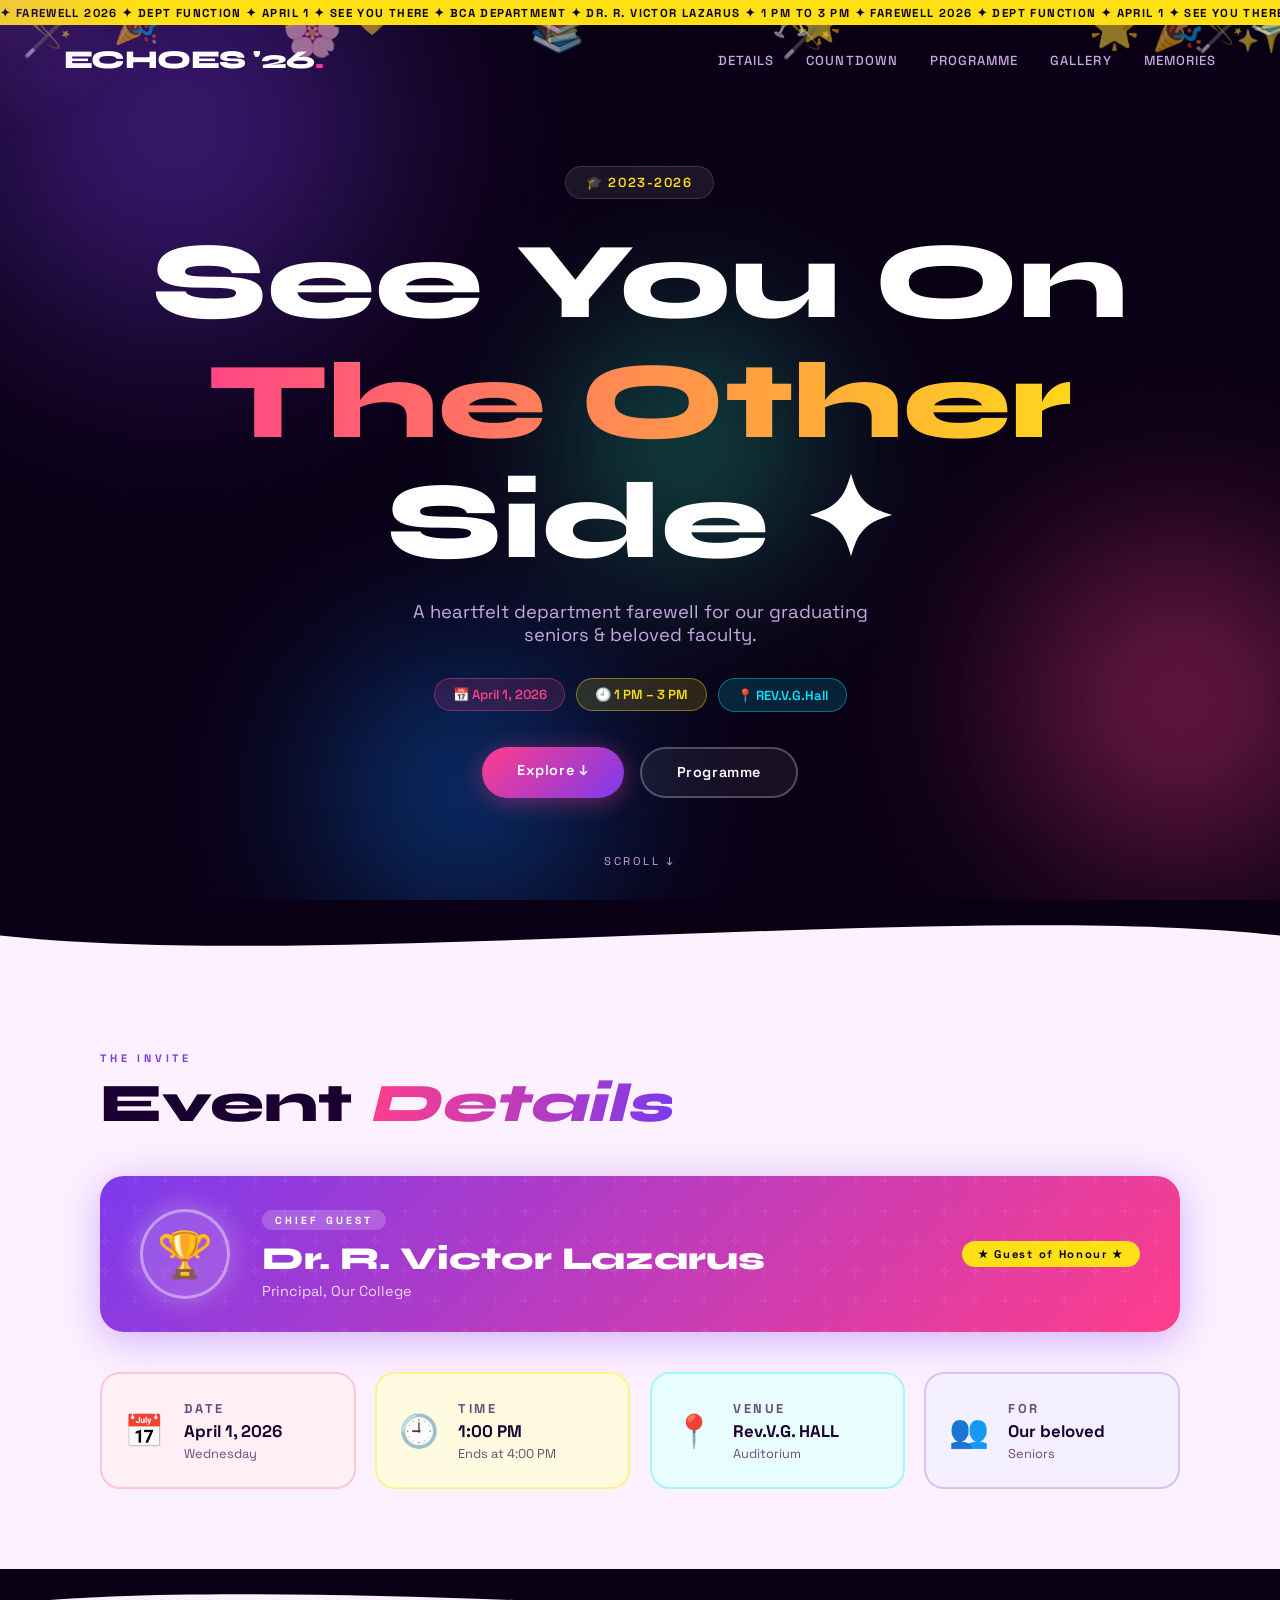
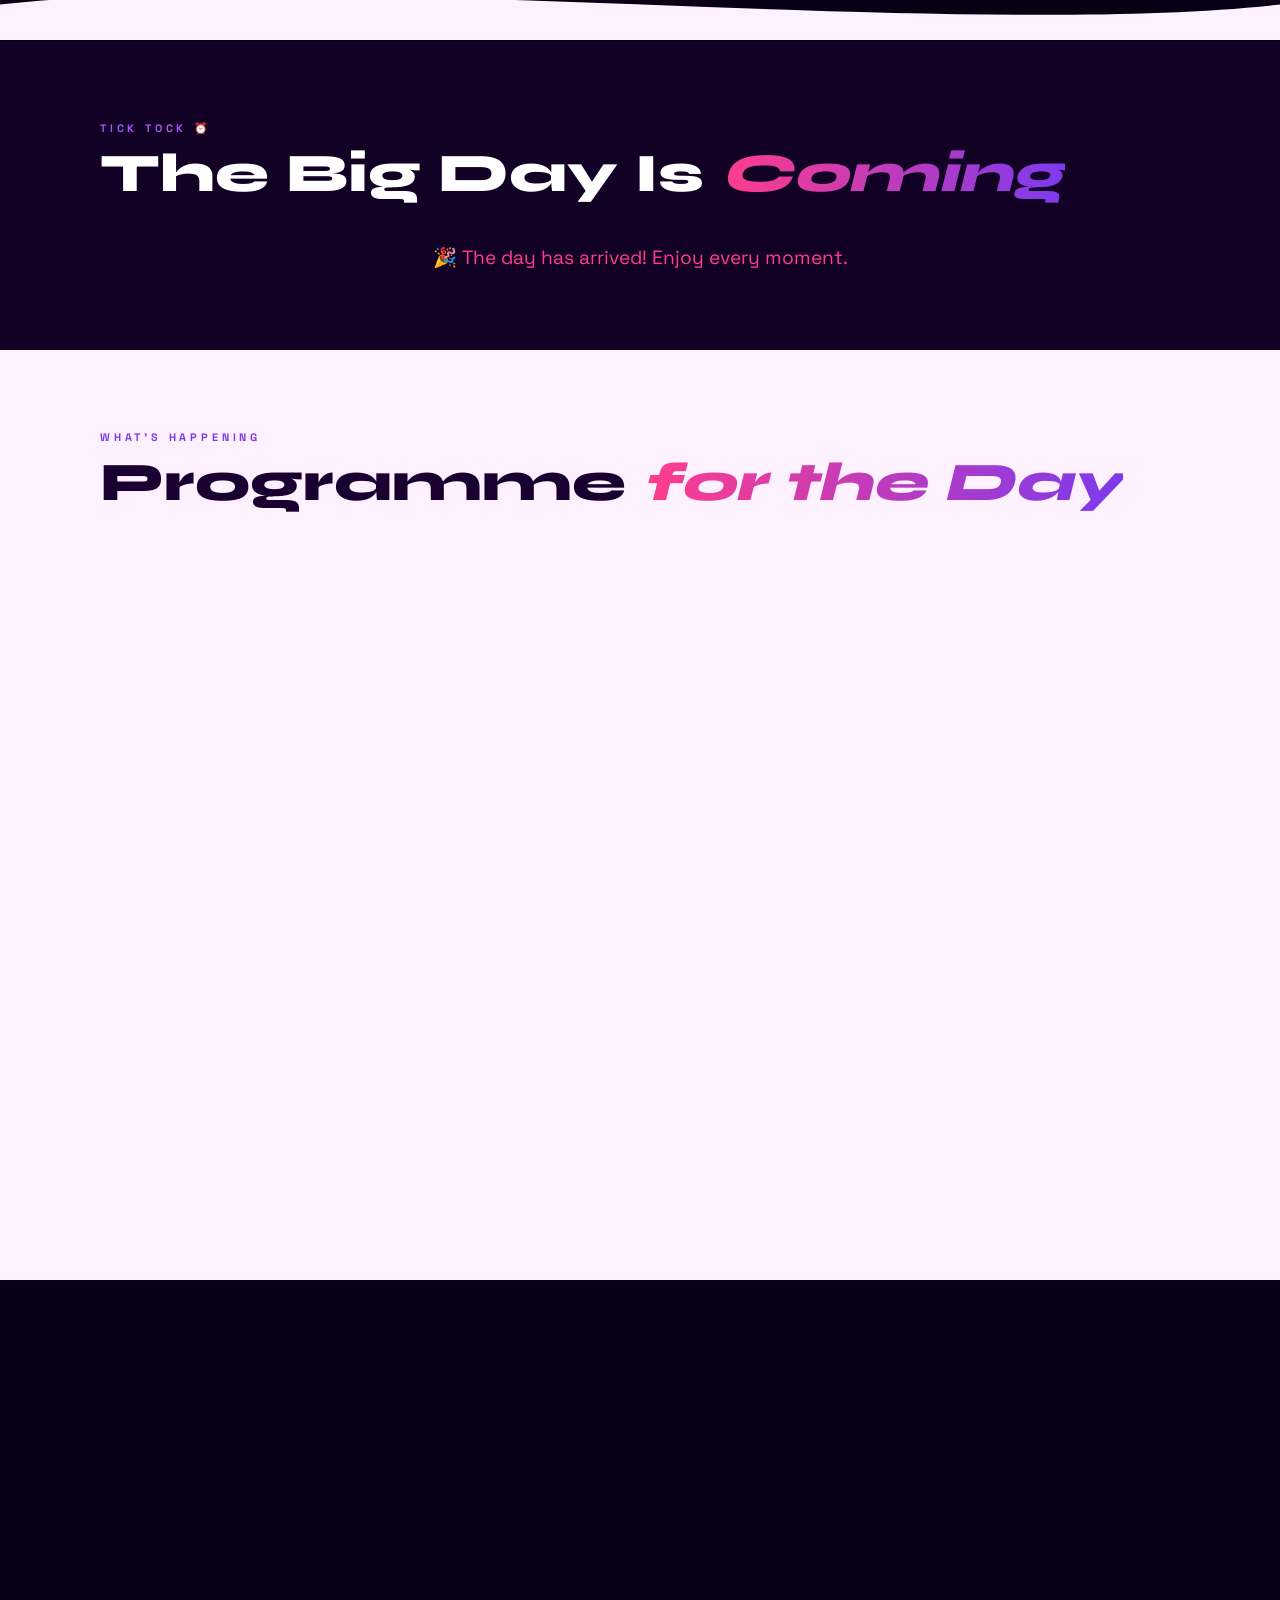
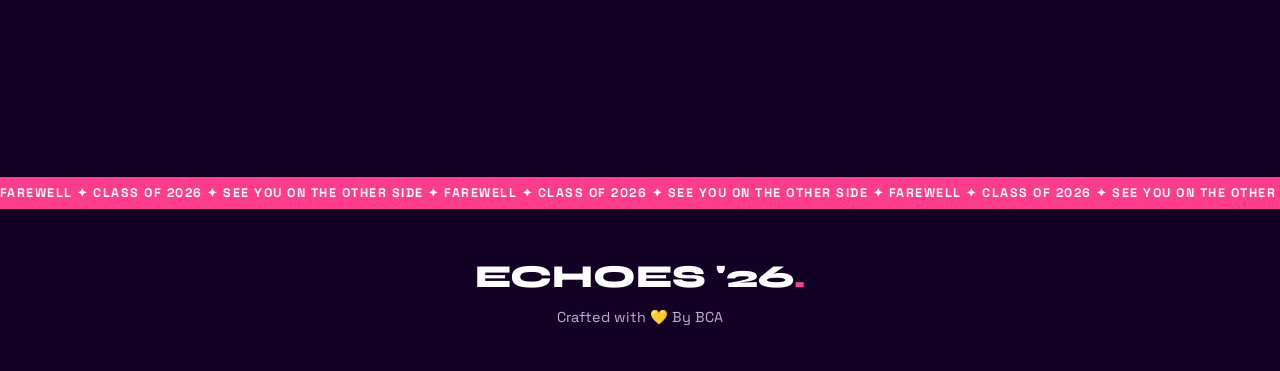
==== index.html @ 54981a75 "Add files via upload" ====
<!DOCTYPE html>
<html lang="en">

<head>
  <meta charset="UTF-8" />
  <meta name="viewport" content="width=device-width, initial-scale=1.0" />
  <title>FAREWELL '26 ✦ See You On The Other Side</title>
  <meta name="description" content="Department Farewell 2026 — funky, vibrant, unforgettable." />
  <link rel="preconnect" href="https://fonts.googleapis.com" />
  <link rel="preconnect" href="https://fonts.gstatic.com" crossorigin />
  <link
    href="https://fonts.googleapis.com/css2?family=Space+Grotesk:wght@300;400;500;600;700&family=Syne:wght@400;700;800&family=Caveat:wght@500;700&display=swap"
    rel="stylesheet" />
  <link rel="stylesheet" href="styles.css" />
</head>

<body>

  <!-- ══ CINEMATIC INTRO OVERLAY ══ -->
  <div id="introOverlay">
    <div class="intro-bg-zoom" id="introBgZoom"></div>
    <div class="intro-inner">
      <div class="intro-dept">BCA Department Farewell</div>
      <div class="intro-year">2026</div>
      <div class="intro-sub">Batch of 2023 – 2026</div>
    </div>
    <div class="intro-skip" id="introSkip">Skip ↓</div>
  </div>

  <!-- BLOB BACKGROUND -->
  <div class="blob-bg">
    <div class="blob b1"></div>
    <div class="blob b2"></div>
    <div class="blob b3"></div>
    <div class="blob b4"></div>
  </div>

  <!-- CURSOR GLOW -->
  <div class="cursor-glow" id="cursorGlow"></div>

  <!-- MARQUEE TICKER -->
  <div class="marquee-bar">
    <div class="marquee-track">
      <span>✦ FAREWELL 2026 ✦ DEPT FUNCTION ✦ APRIL 1 ✦ SEE YOU THERE ✦ BCA Department ✦ DR. R. VICTOR LAZARUS ✦ 1 PM
        TO
        3 PM ✦ FAREWELL 2026 ✦ DEPT FUNCTION ✦ APRIL 1 ✦ SEE YOU THERE ✦ BCA Department ✦ DR. R. VICTOR LAZARUS ✦ 1 PM
        TO 3 PM ✦</span>
    </div>
  </div>

  <!-- NAV -->
  <nav id="navbar">
    <div class="nav-logo">ECHOES '26<span class="logo-dot">.</span></div>
    <ul class="nav-links" id="navLinks">
      <li><a href="#details">Details</a></li>
      <li><a href="#countdown">Countdown</a></li>
      <li><a href="#programme">Programme</a></li>
      <li><a href="#gallery">Gallery</a></li>
      <li><a href="#memories">Memories</a></li>
    </ul>
    <button class="nav-toggle" id="navToggle" aria-label="Menu">
      <span></span><span></span><span></span>
    </button>
  </nav>
  <div class="nav-overlay" id="navOverlay"></div>

  <!-- HERO -->
  <section id="hero">
    <div class="hero-floaters" id="heroFloaters"></div>

    <div class="hero-content">
      <div class="hero-badge">🎓 2023-2026</div>
      <h1 class="hero-title">
        <span class="ht-line" data-text="See You On">See You On</span>
        <span class="ht-line gradient-text" data-text="The Other">The Other</span>
        <span class="ht-line" data-text="Side ✦">Side ✦</span>
      </h1>
      <p class="hero-sub">A heartfelt department farewell for our graduating seniors &amp; beloved faculty.</p>
      <div class="hero-pills">
        <span class="pill pill-pink">📅 April 1, 2026</span>
        <span class="pill pill-yellow">🕘 1 PM – 3 PM</span>
        <span class="pill pill-cyan">📍 REV.V.G.Hall</span>
      </div>
      <div class="hero-cta">
        <a href="#details" class="cta-btn cta-primary">Explore ↓</a>
        <a href="#programme" class="cta-btn cta-ghost">Programme</a>
      </div>
    </div>

    <div class="hero-scroll-hint">scroll ↓</div>
  </section>

  <!-- WAVE DIVIDER -->
  <div class="wave-divider wave-1">
    <svg viewBox="0 0 1440 80" preserveAspectRatio="none">
      <path d="M0,40 C360,80 1080,0 1440,40 L1440,80 L0,80 Z" fill="#fdf0ff" />
    </svg>
  </div>

  <!-- DETAILS -->
  <section id="details" class="section section-light">
    <div class="section-inner">
      <p class="s-label" data-reveal>The Invite</p>
      <h2 class="s-title" data-reveal>Event <em>Details</em></h2>

      <!-- CHIEF GUEST SPOTLIGHT -->
      <div class="cg-spotlight" data-reveal>
        <div class="cg-glow-ring">
          <div class="cg-face">🏆</div>
        </div>
        <div class="cg-text">
          <span class="cg-tag">Chief Guest</span>
          <h3 class="cg-name">Dr. R. Victor Lazarus</h3>
          <p class="cg-role">Principal, Our College</p>
        </div>
        <div class="cg-badge-float">★ Guest of Honour ★</div>
      </div>

      <!-- INFO CARDS -->
      <div class="info-grid" data-reveal>
        <div class="info-card ic-pink">
          <div class="ic-icon">📅</div>
          <div class="ic-body">
            <span class="ic-label">Date</span>
            <strong>April 1, 2026</strong>
            <span>Wednesday</span>
          </div>
        </div>
        <div class="info-card ic-yellow">
          <div class="ic-icon">🕘</div>
          <div class="ic-body">
            <span class="ic-label">Time</span>
            <strong>1:00 PM</strong>
            <span>Ends at 4:00 PM</span>
          </div>
        </div>
        <div class="info-card ic-cyan">
          <div class="ic-icon">📍</div>
          <div class="ic-body">
            <span class="ic-label">Venue</span>
            <strong>Rev.V.G. HALL</strong>
            <span>Auditorium</span>
          </div>
        </div>
        <div class="info-card ic-purple">
          <div class="ic-icon">👥</div>
          <div class="ic-body">
            <span class="ic-label">For</span>
            <strong>Our beloved</strong>
            <span>Seniors</span>
          </div>
        </div>
      </div>
    </div>
  </section>

  <!-- WAVE DIVIDER 2 -->
  <div class="wave-divider wave-2">
    <svg viewBox="0 0 1440 80" preserveAspectRatio="none">
      <path d="M0,40 C360,0 1080,80 1440,40 L1440,0 L0,0 Z" fill="#fdf0ff" />
    </svg>
  </div>

  <!-- COUNTDOWN -->
  <section id="countdown" class="section section-dark">
    <div class="section-inner">
      <p class="s-label" data-reveal>Tick tock ⏰</p>
      <h2 class="s-title light" data-reveal>The Big Day Is <em>Coming</em></h2>
      <div class="cd-grid" id="cdGrid" data-reveal>
        <div class="cd-card">
          <div class="cd-num" id="days">00</div>
          <div class="cd-lbl">Days</div>
        </div>
        <div class="cd-sep">:</div>
        <div class="cd-card">
          <div class="cd-num" id="hours">00</div>
          <div class="cd-lbl">Hours</div>
        </div>
        <div class="cd-sep">:</div>
        <div class="cd-card">
          <div class="cd-num" id="minutes">00</div>
          <div class="cd-lbl">Mins</div>
        </div>
        <div class="cd-sep">:</div>
        <div class="cd-card">
          <div class="cd-num" id="seconds">00</div>
          <div class="cd-lbl">Secs</div>
        </div>
      </div>
      <p id="eventEndedMsg" class="cd-ended hidden">🎉 The day has arrived! Enjoy every moment.</p>
    </div>
  </section>

  <!-- PROGRAMME -->
  <section id="programme" class="section section-light">
    <div class="section-inner">
      <p class="s-label" data-reveal>What's Happening</p>
      <h2 class="s-title" data-reveal>Programme <em>for the Day</em></h2>
      <div class="prog-list" data-reveal>


        <div class="prog-item">
          <div class="prog-icon">🍽️</div>
          <div class="prog-time">1:00 PM</div>
          <div class="prog-info">
            <h3>Lunch</h3>
            <p>A shared meal — the last time we eat together as a batch in these halls.</p>
          </div>
        </div>


        <div class="prog-item">
          <div class="prog-icon">🙏</div>
          <div class="prog-time">1:30 PM</div>
          <div class="prog-info">
            <h3>Opening Prayer</h3>
            <p>We begin with an invocation — seeking blessings and setting a meaningful tone for the day.</p>
          </div>
        </div>

        <div class="prog-item">
          <div class="prog-icon">🎙️</div>
          <div class="prog-time">1:45 PM</div>
          <div class="prog-info">
            <h3>Welcome Address</h3>
            <p>Address by the Head of Department, followed by a special address by our Chief Guest, Dr. R. Victor
              Lazarus.</p>
          </div>
        </div>

        <div class="prog-item">
          <div class="prog-icon">🏅</div>
          <div class="prog-time">2:00 PM</div>
          <div class="prog-info">
            <h3>Formal Activities</h3>
            <p>Felicitation of outgoing students, presentation of mementos, faculty addresses, and recognitions.</p>
          </div>
        </div>

        <div class="prog-item">
          <div class="prog-icon">💛</div>
          <div class="prog-time">2:30 PM</div>
          <div class="prog-info">
            <h3>Memory Recollection Program</h3>
            <p>Revisiting three years of shared moments — stories, photos, and heartfelt messages from students and
              teachers.</p>
          </div>
        </div>

        <div class="prog-item">
          <div class="prog-icon">🤝</div>
          <div class="prog-time">3:00 PM</div>
          <div class="prog-info">
            <h3>Farewell &amp; Closing</h3>
            <p>A final group photograph, closing words, and fond goodbyes.</p>
          </div>
        </div>

      </div>
    </div>
  </section>

  <!-- MEMORIES -->
  <section id="memories" class="section section-mem">
    <div class="section-inner">
      <p class="s-label" data-reveal>Three Years ✦</p>
      <h2 class="s-title" data-reveal>Our <em>Journey</em></h2>
      <div class="mem-grid" data-reveal>
        <div class="mem-card mc-a">
          <span class="mc-year">Year 01</span>
          <h3>The Beginning</h3>
          <p>First days, nervous smiles, unfamiliar labs — and a department that slowly started feeling like home.</p>
          <div class="mc-deco">✦</div>
        </div>
        <div class="mem-card mc-b">
          <span class="mc-year">Year 02</span>
          <h3>Finding Our Footing</h3>
          <p>Symposiums, reviews, all-nighters, and teachers who pushed us beyond what we thought possible.</p>
          <div class="mc-deco">✦</div>
        </div>
        <div class="mem-card mc-c">
          <span class="mc-year">Year 03</span>
          <h3>The Golden Chapter</h3>
          <p>Final projects, placements, and the quiet realisation that our time here was precious and fleeting.</p>
          <div class="mc-deco">✦</div>
        </div>
      </div>

      <div class="quote-box" data-reveal>
        <div class="qb-stars">★ ★ ★</div>
        <blockquote>"We didn't just study here — we grew here, together."</blockquote>
        <cite>— Graduating Batch, 2026</cite>
      </div>
    </div>
  </section>

  <!-- ══ PHOTO GALLERY ══ -->
  <section id="gallery" class="section section-dark">
    <div class="section-inner">
      <p class="s-label" data-reveal>📸 Moments</p>
      <h2 class="s-title light" data-reveal>Our <em>Gallery</em></h2>
      <!--<p class="gallery-hint" data-reveal></p>-->

      <div class="gallery-grid" data-reveal>

        <!-- LARGE FEATURE PHOTO -->
        <div class="g-item g-large">
          <div class="g-inner">
            <img src="photos/photo1.jpeg" alt="Group Photo"
              onerror="this.parentElement.classList.add('g-placeholder')" />
            <div class="g-overlay"><span>📷 Group Photo</span></div>
          </div>
        </div>

        <!-- SMALLER PHOTOS -->
        <div class="g-item">
          <div class="g-inner">
            <img src="photos/photo2.jpg" alt="Moment 2" onerror="this.parentElement.classList.add('g-placeholder')" />
            <div class="g-overlay"><span>📷 Moment</span></div>
          </div>
        </div>
        <div class="g-item">
          <div class="g-inner">
            <img src="photos/photo3.jpg" alt="Moment 3" onerror="this.parentElement.classList.add('g-placeholder')" />
            <div class="g-overlay"><span>📷 Moment</span></div>
          </div>
        </div>
        <div class="g-item">
          <div class="g-inner">
            <img src="photos/photo4.jpg" alt="Moment 4" onerror="this.parentElement.classList.add('g-placeholder')" />
            <div class="g-overlay"><span>📷 Moment</span></div>
          </div>
        </div>
        <div class="g-item">
          <div class="g-inner">
            <img src="photos/photo5.jpg" alt="Moment 5" onerror="this.parentElement.classList.add('g-placeholder')" />
            <div class="g-overlay"><span>📷 Moment</span></div>
          </div>
        </div>
        <div class="g-item">
          <div class="g-inner">
            <img src="photos/photo6.jpg" alt="Moment 6" onerror="this.parentElement.classList.add('g-placeholder')" />
            <div class="g-overlay"><span>📷 Moment</span></div>
          </div>
        </div>
        <div class="g-item">
          <div class="g-inner">
            <img src="photos/photo7.jpg" alt="Moment 7" onerror="this.parentElement.classList.add('g-placeholder')" />
            <div class="g-overlay"><span>📷 Moment</span></div>
          </div>
        </div>
        <div class="g-item">
          <div class="g-inner">
            <img src="photos/photo8.jpg" alt="Moment 8" onerror="this.parentElement.classList.add('g-placeholder')" />
            <div class="g-overlay"><span>📷 Moment</span></div>
          </div>
        </div>

        <!-- SECOND LARGE PHOTO -->
        <div class="g-item g-large g-large-right">
          <div class="g-inner">
            <img src="photos/photo9.jpeg" alt="Department Photo"
              onerror="this.parentElement.classList.add('g-placeholder')" />
            <div class="g-overlay"><span>📷 Dept Photo</span></div>
          </div>
        </div>

      </div>

      <!-- LIGHTBOX -->
      <div id="lightbox" class="lightbox hidden">
        <div class="lb-backdrop" id="lbBackdrop"></div>
        <button class="lb-close" id="lbClose">✕</button>
        <button class="lb-prev" id="lbPrev">‹</button>
        <button class="lb-next" id="lbNext">›</button>
        <img class="lb-img" id="lbImg" src="" alt="" />
        <p class="lb-caption" id="lbCaption"></p>
      </div>
    </div>
  </section>

  <!-- FOOTER -->
  <footer id="footer">
    <div class="footer-marquee">
      <div class="fm-track">
        <span>FAREWELL ✦ CLASS OF 2026 ✦ SEE YOU ON THE OTHER SIDE ✦ FAREWELL ✦ CLASS OF 2026 ✦ SEE YOU ON THE OTHER
          SIDE ✦ FAREWELL ✦ CLASS OF 2026 ✦ SEE YOU ON THE OTHER SIDE ✦ </span>
      </div>
    </div>
    <div class="footer-body">
      <div class="footer-logo">ECHOES '26<span class="logo-dot">.</span></div>
      <p>Crafted with 💛 By BCA</p>
      <p class="footer-copy"></p>
    </div>
  </footer>

  <script src="script.js"></script>
</body>

</html>
---- styles.css ----
/* ═══════════════════════════════════════════════
   FUNKY FAREWELL 2026 — STYLES
   Bold · Vibrant · Animated · Y2K-Aesthetic
═══════════════════════════════════════════════ */

*, *::before, *::after { box-sizing: border-box; margin: 0; padding: 0; }

:root {
  --pink:    #ff3d8b;
  --yellow:  #ffe014;
  --cyan:    #00e5ff;
  --purple:  #7c3aed;
  --purple2: #a855f7;
  --green:   #22d3a5;
  --dark:    #0a0015;
  --dark2:   #120025;
  --light:   #fdf0ff;
  --text-d:  #1a0030;
  --text-l:  #f0e0ff;
  --muted-d: #6b4d7a;
  --muted-l: #c8a8e0;
  --white:   #ffffff;
  --radius:  20px;
  --tr:      0.4s cubic-bezier(0.16,1,0.3,1);
}

html  { scroll-behavior: smooth; }
body  {
  font-family: 'Space Grotesk', sans-serif;
  background: var(--dark);
  color: var(--text-l);
  overflow-x: hidden;
  cursor: none;           /* custom cursor */
}
a { text-decoration: none; color: inherit; }
em { font-style: italic; }

/* ─── CUSTOM CURSOR ─── */
.cursor-glow {
  position: fixed;
  width: 300px; height: 300px;
  border-radius: 50%;
  background: radial-gradient(circle, rgba(168,85,247,0.18) 0%, transparent 65%);
  pointer-events: none;
  z-index: 9999;
  transform: translate(-50%,-50%);
  transition: transform 0.08s linear;
}

/* ─── BLOB BACKGROUND ─── */
.blob-bg {
  position: fixed; inset: 0;
  pointer-events: none; z-index: 0; overflow: hidden;
}
.blob {
  position: absolute; border-radius: 50%;
  filter: blur(80px); opacity: 0.55;
}
.b1 {
  width: 650px; height: 650px;
  background: radial-gradient(circle, var(--purple) 0%, transparent 70%);
  top: -200px; left: -150px;
  animation: blobMove1 18s ease-in-out infinite alternate;
}
.b2 {
  width: 500px; height: 500px;
  background: radial-gradient(circle, var(--pink) 0%, transparent 70%);
  top: 50%; right: -150px;
  animation: blobMove2 14s ease-in-out infinite alternate;
}
.b3 {
  width: 420px; height: 420px;
  background: radial-gradient(circle, #0a80ff 0%, transparent 70%);
  bottom: -100px; left: 20%;
  animation: blobMove3 20s ease-in-out infinite alternate;
}
.b4 {
  width: 350px; height: 350px;
  background: radial-gradient(circle, var(--green) 0%, transparent 70%);
  top: 30%; left: 40%;
  animation: blobMove1 16s ease-in-out infinite alternate-reverse;
}
@keyframes blobMove1 {
  from { transform: translate(0,0) scale(1); }
  to   { transform: translate(80px, 60px) scale(1.15); }
}
@keyframes blobMove2 {
  from { transform: translate(0,0) rotate(0deg); }
  to   { transform: translate(-60px, 80px) rotate(20deg); }
}
@keyframes blobMove3 {
  from { transform: translate(0,0) scale(1); }
  to   { transform: translate(40px, -70px) scale(1.1); }
}

/* ─── MARQUEE TICKER ─── */
.marquee-bar {
  position: fixed; top: 0; left: 0; right: 0;
  z-index: 200;
  background: var(--yellow); color: var(--dark);
  overflow: hidden; padding: 0.35rem 0;
  font-size: 0.72rem; font-weight: 700;
  letter-spacing: 0.12em; text-transform: uppercase;
}
.marquee-track {
  display: flex; white-space: nowrap;
  animation: marqueeScroll 22s linear infinite;
}
.marquee-track span { flex-shrink: 0; padding-right: 2rem; }
@keyframes marqueeScroll { from{transform:translateX(0)} to{transform:translateX(-50%)} }

/* ─── NAVBAR ─── */
#navbar {
  position: fixed; top: 28px; left: 0; right: 0;
  z-index: 100;
  display: flex; align-items: center; justify-content: space-between;
  padding: 1rem 5%;
  transition: background var(--tr);
}
#navbar.scrolled {
  background: rgba(10,0,21,0.88);
  backdrop-filter: blur(18px);
  box-shadow: 0 1px 0 rgba(168,85,247,0.2);
}
.nav-logo {
  font-family: 'Syne', sans-serif;
  font-size: 1.6rem; font-weight: 800;
  color: var(--white);
  letter-spacing: -0.02em; cursor: pointer;
}
.logo-dot { color: var(--pink); }

.nav-links { display: flex; list-style: none; gap: 2rem; }
.nav-links a {
  font-size: 0.82rem; font-weight: 500;
  letter-spacing: 0.08em; text-transform: uppercase;
  color: var(--muted-l); transition: color 0.25s;
  position: relative;
}
.nav-links a::after {
  content: ''; position: absolute;
  bottom: -3px; left: 0; right: 0; height: 2px;
  background: var(--pink); border-radius: 2px;
  transform: scaleX(0); transform-origin: left;
  transition: transform 0.3s ease;
}
.nav-links a:hover { color: var(--white); }
.nav-links a:hover::after { transform: scaleX(1); }

.nav-toggle {
  display:none; flex-direction:column; gap:5px;
  background:none; border:none; cursor:pointer; padding:6px; z-index:200;
}
.nav-toggle span {
  display:block; width:22px; height:2px;
  background:var(--white); border-radius:2px; transition:var(--tr);
}
.nav-toggle.open span:nth-child(1) { transform:translateY(7px) rotate(45deg); }
.nav-toggle.open span:nth-child(2) { opacity:0; }
.nav-toggle.open span:nth-child(3) { transform:translateY(-7px) rotate(-45deg); }

.nav-overlay {
  display:none; position:fixed; inset:0;
  background:rgba(0,0,0,0.6); z-index:98;
}
.nav-overlay.open { display:block; }

/* ─── HERO ─── */
#hero {
  position: relative; min-height: 100vh;
  display: flex; flex-direction: column;
  align-items: center; justify-content: center;
  text-align: center;
  padding: 8rem 5% 4rem;
  overflow: hidden; z-index: 1;
}

.hero-floaters {
  position: absolute; inset: 0; pointer-events: none; overflow: hidden;
}
.floater {
  position: absolute;
  font-size: 2rem; opacity: 0.55;
  animation: floatDrift linear infinite;
  user-select: none;
}
@keyframes floatDrift {
  0%   { transform: translateY(110vh) rotate(0deg);   opacity: 0; }
  10%  { opacity: 0.55; }
  90%  { opacity: 0.55; }
  100% { transform: translateY(-15vh) rotate(360deg); opacity: 0; }
}

.hero-badge {
  display: inline-block;
  background: rgba(255,255,255,0.08);
  border: 1px solid rgba(255,255,255,0.15);
  border-radius: 100px;
  padding: 0.45rem 1.3rem;
  font-size: 0.82rem; font-weight: 600; letter-spacing: 0.12em;
  text-transform: uppercase;
  color: var(--yellow);
  margin-bottom: 1.8rem;
  backdrop-filter: blur(8px);
  animation: fadeInUp 0.8s ease 0.2s both;
}

.hero-title {
  font-family: 'Syne', sans-serif;
  font-size: clamp(2.8rem, 8.5vw, 7rem);
  font-weight: 800; line-height: 1.0;
  color: var(--white);
  margin-bottom: 1.5rem;
  display: flex; flex-direction: column; gap: 0.1em;
}
.ht-line {
  display: block;
  animation: slideInLeft 0.7s ease both;
}
.ht-line:nth-child(1) { animation-delay: 0.3s; }
.ht-line:nth-child(2) { animation-delay: 0.5s; }
.ht-line:nth-child(3) { animation-delay: 0.7s; }

.gradient-text {
  background: linear-gradient(90deg, var(--pink), var(--yellow), var(--cyan));
  -webkit-background-clip: text; -webkit-text-fill-color: transparent;
  background-clip: text;
  background-size: 200% auto;
  animation: gradientShift 3s linear infinite, slideInLeft 0.7s ease 0.5s both;
}
@keyframes gradientShift { to { background-position: 200% center; } }

.hero-sub {
  font-size: clamp(0.95rem, 2.5vw, 1.15rem);
  color: var(--muted-l); max-width: 500px; margin: 0 auto 2rem;
  animation: fadeInUp 0.8s ease 0.9s both;
}
.hero-pills {
  display: flex; gap: 0.7rem; justify-content: center;
  flex-wrap: wrap; margin-bottom: 2.2rem;
  animation: fadeInUp 0.8s ease 1.1s both;
}
.pill {
  padding: 0.45rem 1.1rem; border-radius: 100px;
  font-size: 0.82rem; font-weight: 600;
  border: 1.5px solid transparent;
  backdrop-filter: blur(4px);
}
.pill-pink   { background: rgba(255,61,139,0.15); border-color: rgba(255,61,139,0.4); color: var(--pink); }
.pill-yellow { background: rgba(255,224,20,0.15); border-color: rgba(255,224,20,0.4); color: var(--yellow); }
.pill-cyan   { background: rgba(0,229,255,0.15);  border-color: rgba(0,229,255,0.4);  color: var(--cyan); }

.hero-cta {
  display: flex; gap: 1rem; justify-content: center; flex-wrap: wrap;
  animation: fadeInUp 0.8s ease 1.3s both;
}
.cta-btn {
  padding: 0.9rem 2.2rem; border-radius: 100px;
  font-size: 0.9rem; font-weight: 600; letter-spacing: 0.04em;
  cursor: pointer; border: none; transition: all 0.3s ease;
}
.cta-primary {
  background: linear-gradient(135deg, var(--pink), var(--purple));
  color: var(--white);
  box-shadow: 0 4px 24px rgba(255,61,139,0.4);
}
.cta-primary:hover { transform: translateY(-3px) scale(1.03); box-shadow: 0 8px 32px rgba(255,61,139,0.5); }
.cta-ghost {
  border: 2px solid rgba(255,255,255,0.25);
  color: var(--white); background: rgba(255,255,255,0.06);
  backdrop-filter: blur(8px);
}
.cta-ghost:hover { border-color: var(--cyan); color: var(--cyan); }

.hero-scroll-hint {
  position: absolute; bottom: 2rem; left: 50%;
  transform: translateX(-50%);
  font-size: 0.7rem; letter-spacing: 0.25em; text-transform: uppercase;
  color: var(--muted-l);
  animation: scrollBounce 2s ease-in-out infinite;
}
@keyframes scrollBounce { 0%,100%{transform:translateX(-50%) translateY(0)} 50%{transform:translateX(-50%) translateY(6px)} }

/* ─── WAVE DIVIDERS ─── */
.wave-divider { line-height: 0; position: relative; z-index: 2; }
.wave-divider svg { display: block; width: 100%; }
.wave-1 { background: var(--dark); }
.wave-2 { background: var(--dark); transform: rotate(180deg); }

/* ─── SECTIONS ─── */
.section { position: relative; z-index: 2; padding: 5rem 5%; }
.section-light { background: var(--light); color: var(--text-d); }
.section-dark  { background: var(--dark2); }
.section-mem   { background: var(--dark); }

.section-inner { max-width: 1080px; margin: 0 auto; }

.s-label {
  font-size: 0.68rem; font-weight: 700;
  letter-spacing: 0.35em; text-transform: uppercase;
  color: var(--purple2); margin-bottom: 0.5rem;
}
.section-light .s-label { color: var(--purple); }

.s-title {
  font-family: 'Syne', sans-serif;
  font-size: clamp(2rem, 5vw, 3.4rem); font-weight: 800; line-height: 1.15;
  color: var(--text-d); margin-bottom: 2.5rem;
}
.s-title.light { color: var(--white); }
.s-title.light em { color: var(--pink); font-style: italic; }
.s-title em {
  font-style: italic;
  background: linear-gradient(90deg, var(--pink), var(--purple));
  -webkit-background-clip: text; -webkit-text-fill-color: transparent;
  background-clip: text;
}

/* Cinematic zoom-out scroll reveal */
[data-reveal] {
  opacity: 0;
  transform: scale(1.18) translateY(24px);
  filter: blur(4px);
  transition:
    opacity   0.9s cubic-bezier(0.16,1,0.3,1),
    transform 0.9s cubic-bezier(0.16,1,0.3,1),
    filter    0.7s cubic-bezier(0.16,1,0.3,1);
}
[data-reveal].revealed {
  opacity: 1;
  transform: scale(1) translateY(0);
  filter: blur(0);
}

/* Stagger children — each sibling reveals slightly later */
[data-reveal]:nth-child(2) { transition-delay: 0.08s; }
[data-reveal]:nth-child(3) { transition-delay: 0.16s; }
[data-reveal]:nth-child(4) { transition-delay: 0.24s; }


/* ─── CHIEF GUEST SPOTLIGHT ─── */
.cg-spotlight {
  display: flex; align-items: center; gap: 2rem;
  background: linear-gradient(135deg, var(--purple) 0%, var(--pink) 100%);
  border-radius: 24px; padding: 2rem 2.5rem;
  margin-bottom: 2.5rem; position: relative; overflow: hidden;
  box-shadow: 0 8px 40px rgba(124,58,237,0.35);
}
.cg-spotlight::before {
  content: ''; position: absolute; inset: 0;
  background: url("data:image/svg+xml,%3Csvg width='60' height='60' viewBox='0 0 60 60' xmlns='http://www.w3.org/2000/svg'%3E%3Cg fill='none' fill-rule='evenodd'%3E%3Cg fill='%23ffffff' fill-opacity='0.05'%3E%3Cpath d='M36 34v-4h-2v4h-4v2h4v4h2v-4h4v-2h-4zm0-30V0h-2v4h-4v2h4v4h2V6h4V4h-4zM6 34v-4H4v4H0v2h4v4h2v-4h4v-2H6zM6 4V0H4v4H0v2h4v4h2V6h4V4H6z'/%3E%3C/g%3E%3C/g%3E%3C/svg%3E");
}
.cg-glow-ring {
  position: relative; flex-shrink: 0;
  width: 90px; height: 90px; border-radius: 50%;
  background: rgba(255,255,255,0.15);
  border: 3px solid rgba(255,255,255,0.4);
  display: flex; align-items: center; justify-content: center;
  box-shadow: 0 0 30px rgba(255,255,255,0.3);
  animation: ringPulse 3s ease-in-out infinite;
}
@keyframes ringPulse { 0%,100%{box-shadow:0 0 20px rgba(255,255,255,0.2)} 50%{box-shadow:0 0 40px rgba(255,255,255,0.5)} }
.cg-face { font-size: 2.8rem; }
.cg-text { flex: 1; color: var(--white); }
.cg-tag {
  display: inline-block;
  font-size: 0.65rem; font-weight: 700; letter-spacing: 0.3em;
  text-transform: uppercase;
  background: rgba(255,255,255,0.2); border-radius: 100px;
  padding: 0.2rem 0.8rem; margin-bottom: 0.6rem;
}
.cg-name { font-family:'Syne',sans-serif; font-size:clamp(1.3rem,3vw,2rem); font-weight:800; margin-bottom:0.25rem; }
.cg-role { font-size:0.9rem; opacity:0.8; }
.cg-badge-float {
  font-size:0.7rem; font-weight:700; letter-spacing:0.15em;
  background: var(--yellow); color: var(--dark);
  padding: 0.4rem 1rem; border-radius: 100px;
  animation: badgeFloat 3s ease-in-out infinite alternate;
  white-space: nowrap;
}
@keyframes badgeFloat { from{transform:translateY(0)} to{transform:translateY(-8px)} }

/* ─── INFO CARDS ─── */
.info-grid {
  display: grid;
  grid-template-columns: repeat(auto-fit, minmax(210px, 1fr));
  gap: 1.2rem;
}
.info-card {
  display: flex; align-items: center; gap: 1.2rem;
  padding: 1.6rem 1.4rem; border-radius: var(--radius);
  border: 2px solid transparent;
  transition: all var(--tr); cursor: default;
}
.info-card:hover { transform: translateY(-5px) scale(1.02); }
.ic-pink   { background:#fff0f5; border-color:rgba(255,61,139,0.25); }
.ic-yellow { background:#fffbe0; border-color:rgba(255,224,20,0.4); }
.ic-cyan   { background:#e8feff; border-color:rgba(0,229,255,0.3); }
.ic-purple { background:#f5f0ff; border-color:rgba(124,58,237,0.25); }
.info-card:hover.ic-pink   { box-shadow:0 10px 28px rgba(255,61,139,0.15); border-color:rgba(255,61,139,0.5); }
.info-card:hover.ic-yellow { box-shadow:0 10px 28px rgba(255,224,20,0.2);  border-color:rgba(255,224,20,0.6); }
.info-card:hover.ic-cyan   { box-shadow:0 10px 28px rgba(0,229,255,0.15);   border-color:rgba(0,229,255,0.5); }
.info-card:hover.ic-purple { box-shadow:0 10px 28px rgba(124,58,237,0.15); border-color:rgba(124,58,237,0.5); }
.ic-icon { font-size: 2rem; flex-shrink: 0; }
.ic-body { display:flex; flex-direction:column; gap:0.18rem; }
.ic-label { font-size:0.65rem; font-weight:700; letter-spacing:0.2em; text-transform:uppercase; color:var(--muted-d); }
.ic-body strong { font-size:1.05rem; font-weight:700; color:var(--text-d); }
.ic-body span   { font-size:0.8rem; color:var(--muted-d); }

/* ─── COUNTDOWN ─── */
.cd-grid {
  display: flex; align-items: center; justify-content: center;
  gap: 1.2rem; flex-wrap: wrap; margin-top: 2rem;
}
.cd-card {
  text-align: center;
  background: rgba(255,255,255,0.05);
  border: 1.5px solid rgba(255,255,255,0.1);
  border-radius: var(--radius);
  padding: 2rem 2.2rem; min-width: 120px;
  backdrop-filter: blur(12px);
  transition: all var(--tr);
}
.cd-card:hover {
  border-color: var(--pink);
  background: rgba(255,61,139,0.08);
  transform: scale(1.05);
}
.cd-num {
  font-family: 'Syne', sans-serif;
  font-size: clamp(2.5rem, 6vw, 4rem); font-weight: 800;
  background: linear-gradient(135deg, var(--pink), var(--cyan));
  -webkit-background-clip: text; -webkit-text-fill-color: transparent;
  background-clip: text; line-height: 1;
}
.cd-num.tick { animation: numBounce 0.3s cubic-bezier(0.36,0.07,0.19,0.97); }
@keyframes numBounce { 0%,100%{transform:scale(1)} 40%{transform:scale(1.18)} 70%{transform:scale(0.97)} }
.cd-lbl {
  font-size:0.65rem; font-weight:700; letter-spacing:0.2em;
  text-transform:uppercase; color:var(--muted-l); margin-top:0.5rem;
}
.cd-sep {
  font-family:'Syne',sans-serif; font-size:3rem; font-weight:800;
  color:rgba(255,255,255,0.2);
  animation: blink 1s step-end infinite;
}
@keyframes blink { 0%,100%{opacity:1} 50%{opacity:0.1} }
.cd-ended { text-align:center; font-size:1.2rem; color:var(--pink); margin-top:1rem; }
.hidden { display:none!important; }

/* ─── PROGRAMME ─── */
.prog-list { display:flex; flex-direction:column; gap:1rem; }
.prog-item {
  display: grid;
  grid-template-columns: 52px 100px 1fr;
  gap: 1.2rem; align-items: start;
  background: var(--white);
  border: 1.5px solid #ede0f8;
  border-radius: var(--radius);
  padding: 1.4rem 1.6rem;
  box-shadow: 0 2px 16px rgba(0,0,0,0.04);
  transition: all var(--tr);
}
.prog-item:hover {
  transform: translateX(6px);
  border-color: var(--pink);
  box-shadow: 0 6px 24px rgba(255,61,139,0.1);
}
.prog-icon { font-size: 1.8rem; }
.prog-time {
  font-size: 0.78rem; font-weight: 700; color: var(--purple);
  letter-spacing: 0.06em; padding-top: 0.15rem;
}
.prog-info h3 { font-size:1rem; font-weight:700; color:var(--text-d); margin-bottom:0.25rem; }
.prog-info p  { font-size:0.88rem; color:var(--muted-d); line-height:1.6; }

/* ─── MEMORIES ─── */
.mem-grid { display:grid; grid-template-columns:repeat(auto-fit,minmax(260px,1fr)); gap:1.4rem; margin-bottom:2.5rem; }
.mem-card {
  border-radius: 24px; padding: 2rem 1.8rem;
  position: relative; overflow: hidden;
  transition: all var(--tr);
}
.mem-card:hover { transform: translateY(-8px) rotate(-1deg); }
.mc-a { background: linear-gradient(135deg, rgba(255,61,139,0.18), rgba(255,61,139,0.05)); border: 1.5px solid rgba(255,61,139,0.3); }
.mc-b { background: linear-gradient(135deg, rgba(255,224,20,0.18), rgba(255,224,20,0.05)); border: 1.5px solid rgba(255,224,20,0.3); }
.mc-c { background: linear-gradient(135deg, rgba(0,229,255,0.18), rgba(0,229,255,0.05));  border: 1.5px solid rgba(0,229,255,0.3);  }
.mc-year {
  display: block; font-size:0.65rem; font-weight:700;
  letter-spacing:0.3em; text-transform:uppercase;
  color: var(--muted-l); margin-bottom:0.7rem;
}
.mem-card h3 { font-family:'Syne',sans-serif; font-size:1.3rem; font-weight:800; color:var(--white); margin-bottom:0.6rem; }
.mem-card p  { font-size:0.9rem; color:var(--muted-l); line-height:1.65; }
.mc-deco {
  position:absolute; bottom:1.2rem; right:1.5rem;
  font-size:1.5rem; opacity:0.2;
  animation: spinSlow 8s linear infinite;
}
@keyframes spinSlow { to { transform: rotate(360deg); } }

.quote-box {
  text-align:center; padding: 3rem 2rem;
  background: linear-gradient(135deg, rgba(255,61,139,0.15), rgba(124,58,237,0.15));
  border: 1.5px solid rgba(255,61,139,0.25);
  border-radius: 24px; backdrop-filter:blur(8px);
}
.qb-stars { font-size:1rem; color:var(--yellow); letter-spacing:0.5em; margin-bottom:1rem; }
.quote-box blockquote {
  font-family:'Caveat',cursive; font-size:clamp(1.4rem,3vw,2.2rem);
  color:var(--white); line-height:1.4; margin-bottom:0.8rem;
}
.quote-box cite { font-size:0.8rem; letter-spacing:0.2em; color:var(--muted-l); }

/* ─── FOOTER ─── */
#footer { background:var(--dark2); position:relative; overflow:hidden; }
.footer-marquee {
  background: var(--pink); overflow:hidden; padding:0.5rem 0;
}
.fm-track {
  display:flex; white-space:nowrap;
  animation: marqueeScroll 20s linear infinite;
}
.fm-track span {
  font-size:0.78rem; font-weight:700; letter-spacing:0.12em;
  text-transform:uppercase; color:var(--white);
  flex-shrink:0; padding-right:2rem;
}
.footer-body { text-align:center; padding:3rem 5% 2.5rem; }
.footer-logo {
  font-family:'Syne',sans-serif; font-size:2rem; font-weight:800;
  color:var(--white); margin-bottom:0.8rem;
}
.footer-body p { font-size:0.9rem; color:var(--muted-l); margin-bottom:0.3rem; }
.footer-copy   { font-size:0.75rem!important; color:rgba(255,255,255,0.2)!important; }

/* ─── ANIMATIONS ─── */
@keyframes fadeInUp { from{opacity:0;transform:translateY(20px)} to{opacity:1;transform:translateY(0)} }
@keyframes slideInLeft { from{opacity:0;transform:translateX(-30px)} to{opacity:1;transform:translateX(0)} }

/* ══════════════════════════════════════════
   MOBILE RESPONSIVENESS
══════════════════════════════════════════ */
@media (max-width: 900px) {
  .info-grid { grid-template-columns: repeat(2, 1fr); }
  .cg-badge-float { display: none; }
  .prog-item { grid-template-columns: 44px 85px 1fr; }
}

@media (max-width: 640px) {
  .nav-links {
    position:fixed; top:0; right:-100%; bottom:0;
    width:min(75vw,280px); background:rgba(18,0,37,0.98);
    backdrop-filter:blur(20px);
    flex-direction:column; justify-content:center;
    gap:2rem; padding:2rem;
    border-left:1px solid rgba(168,85,247,0.2);
    z-index:99; transition:right 0.35s cubic-bezier(0.16,1,0.3,1);
  }
  .nav-links.open { right:0; }
  .nav-links a { font-size:1.1rem; color:var(--white); }
  .nav-toggle { display:flex; }

  #hero { padding: 6rem 6% 4rem; }
  .hero-cta { flex-direction:column; align-items:center; }
  .cta-btn { width:100%; text-align:center; }
  .hero-pills { gap:0.5rem; }

  .section { padding: 3.5rem 6%; }

  .cg-spotlight { flex-direction:column; text-align:center; gap:1.2rem; padding:1.8rem 1.4rem; }
  .cg-glow-ring { margin:0 auto; }
  .info-grid { grid-template-columns:1fr 1fr; gap:0.9rem; }
  .info-card { padding:1.2rem 1rem; gap:0.9rem; }

  .cd-grid { gap:0.6rem; }
  .cd-card { padding:1.4rem 1rem; min-width:72px; }
  .cd-sep  { font-size:2rem; }

  .prog-item {
    grid-template-columns: 40px 1fr;
    grid-template-rows: auto auto;
    gap:0.6rem;
  }
  .prog-icon { grid-row:1; }
  .prog-time { grid-column:2; grid-row:1; align-self:center; }
  .prog-info { grid-column:1/-1; }

  .mem-grid { grid-template-columns:1fr; }
  .quote-box { padding:2rem 1.2rem; }
}

@media (max-width: 380px) {
  .info-grid { grid-template-columns:1fr; }
  .cd-card { min-width:58px; padding:1.1rem 0.7rem; }
}

/* ══════════════════════════════════════════
   CINEMATIC INTRO OVERLAY
══════════════════════════════════════════ */
#introOverlay {
  position: fixed; inset: 0; z-index: 99999;
  background: #0a0015;
  display: flex; align-items: center; justify-content: center;
  overflow: hidden;
  animation: introOverlayFade 0.6s ease 4.5s forwards;
}
#introOverlay.gone { display: none; }

/* Extreme instant zoom-out — action movie style */
.intro-bg-zoom {
  position: absolute; inset: -20%;
  background:
    radial-gradient(ellipse at 50% 50%, rgba(255,61,139,0.9)  0%, transparent 35%),
    radial-gradient(ellipse at 50% 50%, rgba(124,58,237,1.0)  0%, transparent 55%),
    radial-gradient(ellipse at 50% 50%, rgba(0,229,255,0.6)   0%, transparent 70%),
    #0a0015;
  transform: scale(40);
  animation: bgZoomOut 1.4s cubic-bezier(0.6,0,0.1,1) 0.05s forwards;
  will-change: transform;
}
@keyframes bgZoomOut {
  0%   { transform: scale(40); filter: brightness(3); }
  60%  { transform: scale(2.5); filter: brightness(1.4); }
  100% { transform: scale(1);   filter: brightness(1); }
}

/* Info text punches in AFTER zoom lands */
.intro-inner {
  position: relative; z-index: 2;
  text-align: center;
  opacity: 0;
  animation: introTextIn 0.4s cubic-bezier(0.16,1,0.3,1) 1.6s forwards;
}
@keyframes introTextIn {
  0%   { opacity: 0; transform: scale(1.15) translateY(12px); filter: blur(6px); }
  100% { opacity: 1; transform: scale(1)    translateY(0);    filter: blur(0); }
}

.intro-dept {
  font-family: 'Space Grotesk', sans-serif;
  font-size: clamp(0.8rem, 2vw, 1rem);
  font-weight: 600; letter-spacing: 0.45em;
  text-transform: uppercase; color: rgba(255,255,255,0.6);
  margin-bottom: 0.8rem;
}
.intro-year {
  font-family: 'Syne', sans-serif;
  font-size: clamp(5rem, 18vw, 14rem); font-weight: 800; line-height: 1;
  background: linear-gradient(135deg, var(--pink) 0%, var(--yellow) 50%, var(--cyan) 100%);
  -webkit-background-clip: text; -webkit-text-fill-color: transparent; background-clip: text;
  filter: drop-shadow(0 0 60px rgba(255,61,139,0.5));
}
.intro-sub {
  font-family: 'Space Grotesk', sans-serif;
  font-size: clamp(0.85rem, 2vw, 1.05rem); font-weight: 500;
  letter-spacing: 0.25em; text-transform: uppercase;
  color: rgba(255,255,255,0.55); margin-top: 1rem;
}

/* Scanlines overlay for aesthetic */
#introOverlay::before {
  content: '';
  position: absolute; inset: 0; z-index: 3; pointer-events: none;
  background: repeating-linear-gradient(
    0deg,
    transparent, transparent 2px,
    rgba(0,0,0,0.08) 2px, rgba(0,0,0,0.08) 4px
  );
}

/* Skip button */
.intro-skip {
  position: absolute; bottom: 2.5rem; right: 2.5rem;
  font-size: 0.75rem; font-weight: 600; letter-spacing: 0.15em;
  text-transform: uppercase; color: rgba(255,255,255,0.4);
  cursor: pointer; z-index: 4; padding: 0.5rem 1rem;
  border: 1px solid rgba(255,255,255,0.15); border-radius: 100px;
  transition: all 0.25s ease;
  animation: fadeInUp 0.6s ease 1s both;
}
.intro-skip:hover { color: #fff; border-color: var(--pink); }

@keyframes introOverlayFade {
  to { opacity: 0; visibility: hidden; pointer-events: none; }
}

/* Lock scroll during intro */
body.intro-active { overflow: hidden; }

/* ══════════════════════════════════════════
   PHOTO GALLERY
══════════════════════════════════════════ */
.gallery-hint {
  font-size: 0.85rem; color: var(--muted-l); margin-bottom: 2rem;
}
.gallery-hint code {
  background: rgba(255,255,255,0.1); padding: 0.1rem 0.4rem;
  border-radius: 4px; font-family: monospace; color: var(--cyan);
}

/* Masonry-style grid */
.gallery-grid {
  display: grid;
  grid-template-columns: repeat(4, 1fr);
  grid-auto-rows: 200px;
  gap: 12px;
}

.g-item       { position: relative; border-radius: 16px; overflow: hidden; cursor: pointer; }
.g-large      { grid-column: span 2; grid-row: span 2; }
.g-large-right { grid-column: span 2; }

.g-inner {
  width: 100%; height: 100%;
  position: relative; overflow: hidden;
}
.g-inner img {
  width: 100%; height: 100%; object-fit: cover;
  transition: transform 0.55s cubic-bezier(0.16,1,0.3,1);
  display: block;
}
.g-item:hover .g-inner img { transform: scale(1.08); }

/* Placeholder when no image */
.g-placeholder {
  background: linear-gradient(
    135deg,
    rgba(124,58,237,0.35) 0%,
    rgba(255,61,139,0.3)  35%,
    rgba(0,229,255,0.25)  70%,
    rgba(255,224,20,0.2)  100%
  );
  border: 1.5px dashed rgba(255,255,255,0.15);
  display: flex; align-items: center; justify-content: center;
}
.g-placeholder::after {
  content: '📷\AAdd Photo'; white-space: pre;
  font-size: 1.4rem; text-align: center; line-height: 1.6;
  color: rgba(255,255,255,0.3); font-family: 'Space Grotesk', sans-serif;
  font-size: 0.85rem; font-weight: 500;
}
.g-placeholder img { display: none; }

/* Hover overlay */
.g-overlay {
  position: absolute; inset: 0;
  background: linear-gradient(to top, rgba(0,0,0,0.65) 0%, transparent 60%);
  display: flex; align-items: flex-end; padding: 1rem;
  opacity: 0; transition: opacity 0.3s ease;
}
.g-item:hover .g-overlay { opacity: 1; }
.g-overlay span {
  font-size: 0.8rem; font-weight: 600; color: #fff;
  letter-spacing: 0.05em;
}

/* ── LIGHTBOX ── */
.lightbox {
  position: fixed; inset: 0; z-index: 9998;
  display: flex; align-items: center; justify-content: center;
}
.lightbox.hidden { display: none; }
.lb-backdrop {
  position: absolute; inset: 0;
  background: rgba(0,0,0,0.92); backdrop-filter: blur(12px);
}
.lb-img {
  position: relative; z-index: 2;
  max-width: 90vw; max-height: 85vh;
  object-fit: contain; border-radius: 12px;
  box-shadow: 0 20px 80px rgba(0,0,0,0.5);
  animation: lbIn 0.35s cubic-bezier(0.16,1,0.3,1);
}
@keyframes lbIn { from{opacity:0;transform:scale(0.9)} to{opacity:1;transform:scale(1)} }
.lb-caption {
  position: absolute; bottom: 2rem; left: 50%; transform: translateX(-50%);
  z-index: 2; color: rgba(255,255,255,0.7); font-size: 0.85rem; letter-spacing: 0.08em;
}
.lb-close, .lb-prev, .lb-next {
  position: absolute; z-index: 3;
  background: rgba(255,255,255,0.1); border: 1px solid rgba(255,255,255,0.2);
  color: #fff; cursor: pointer; border-radius: 50%;
  font-size: 1.2rem; width: 44px; height: 44px;
  display: flex; align-items: center; justify-content: center;
  transition: all 0.25s ease; backdrop-filter: blur(8px);
}
.lb-close { top: 1.5rem; right: 1.5rem; }
.lb-prev  { left: 1.5rem; top: 50%; transform: translateY(-50%); }
.lb-next  { right: 1.5rem; top: 50%; transform: translateY(-50%); }
.lb-close:hover, .lb-prev:hover, .lb-next:hover {
  background: var(--pink); border-color: var(--pink);
}

/* Gallery responsive */
@media (max-width: 900px) {
  .gallery-grid { grid-template-columns: repeat(3, 1fr); grid-auto-rows: 160px; }
  .g-large-right { grid-column: span 3; }
}
@media (max-width: 640px) {
  .gallery-grid { grid-template-columns: repeat(2, 1fr); grid-auto-rows: 140px; gap: 8px; }
  .g-large { grid-column: span 2; grid-row: span 1; }
  .g-large-right { grid-column: span 2; }
  .lb-prev { left: 0.5rem; }
  .lb-next { right: 0.5rem; }
}
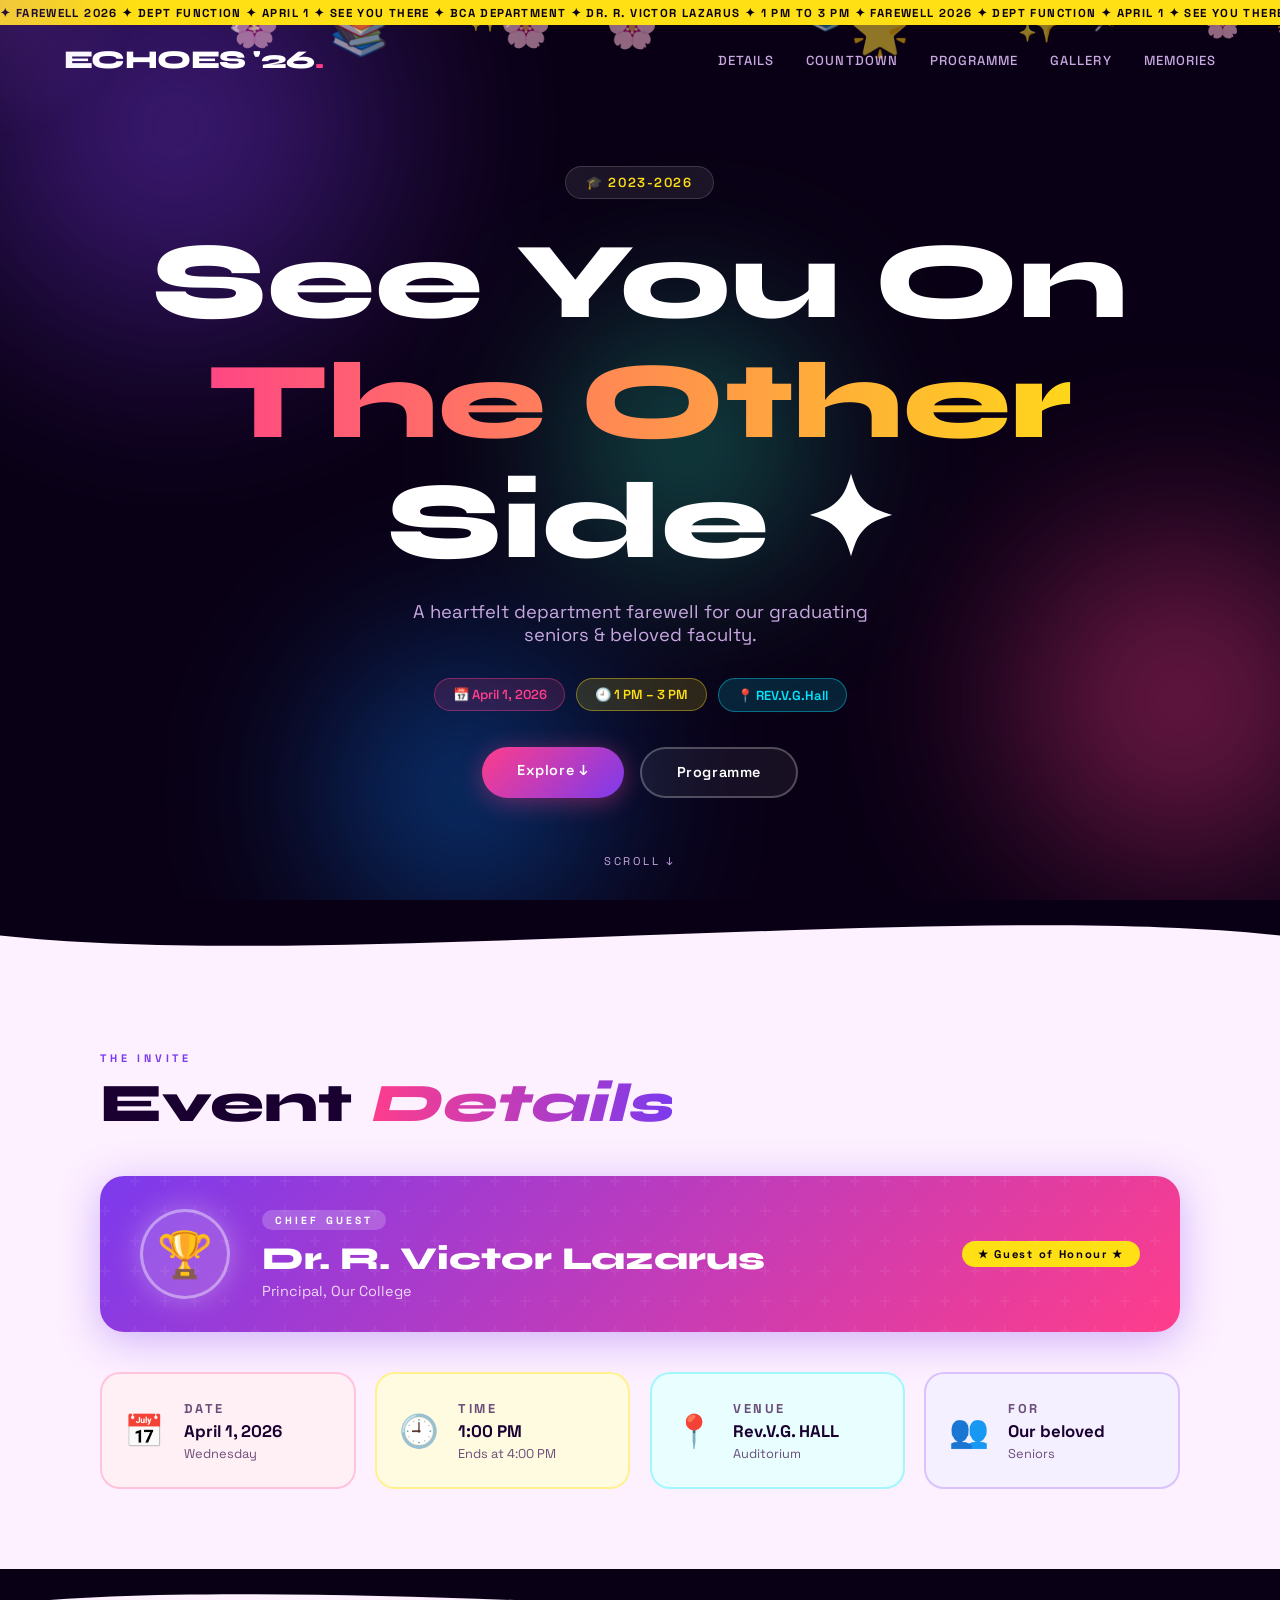
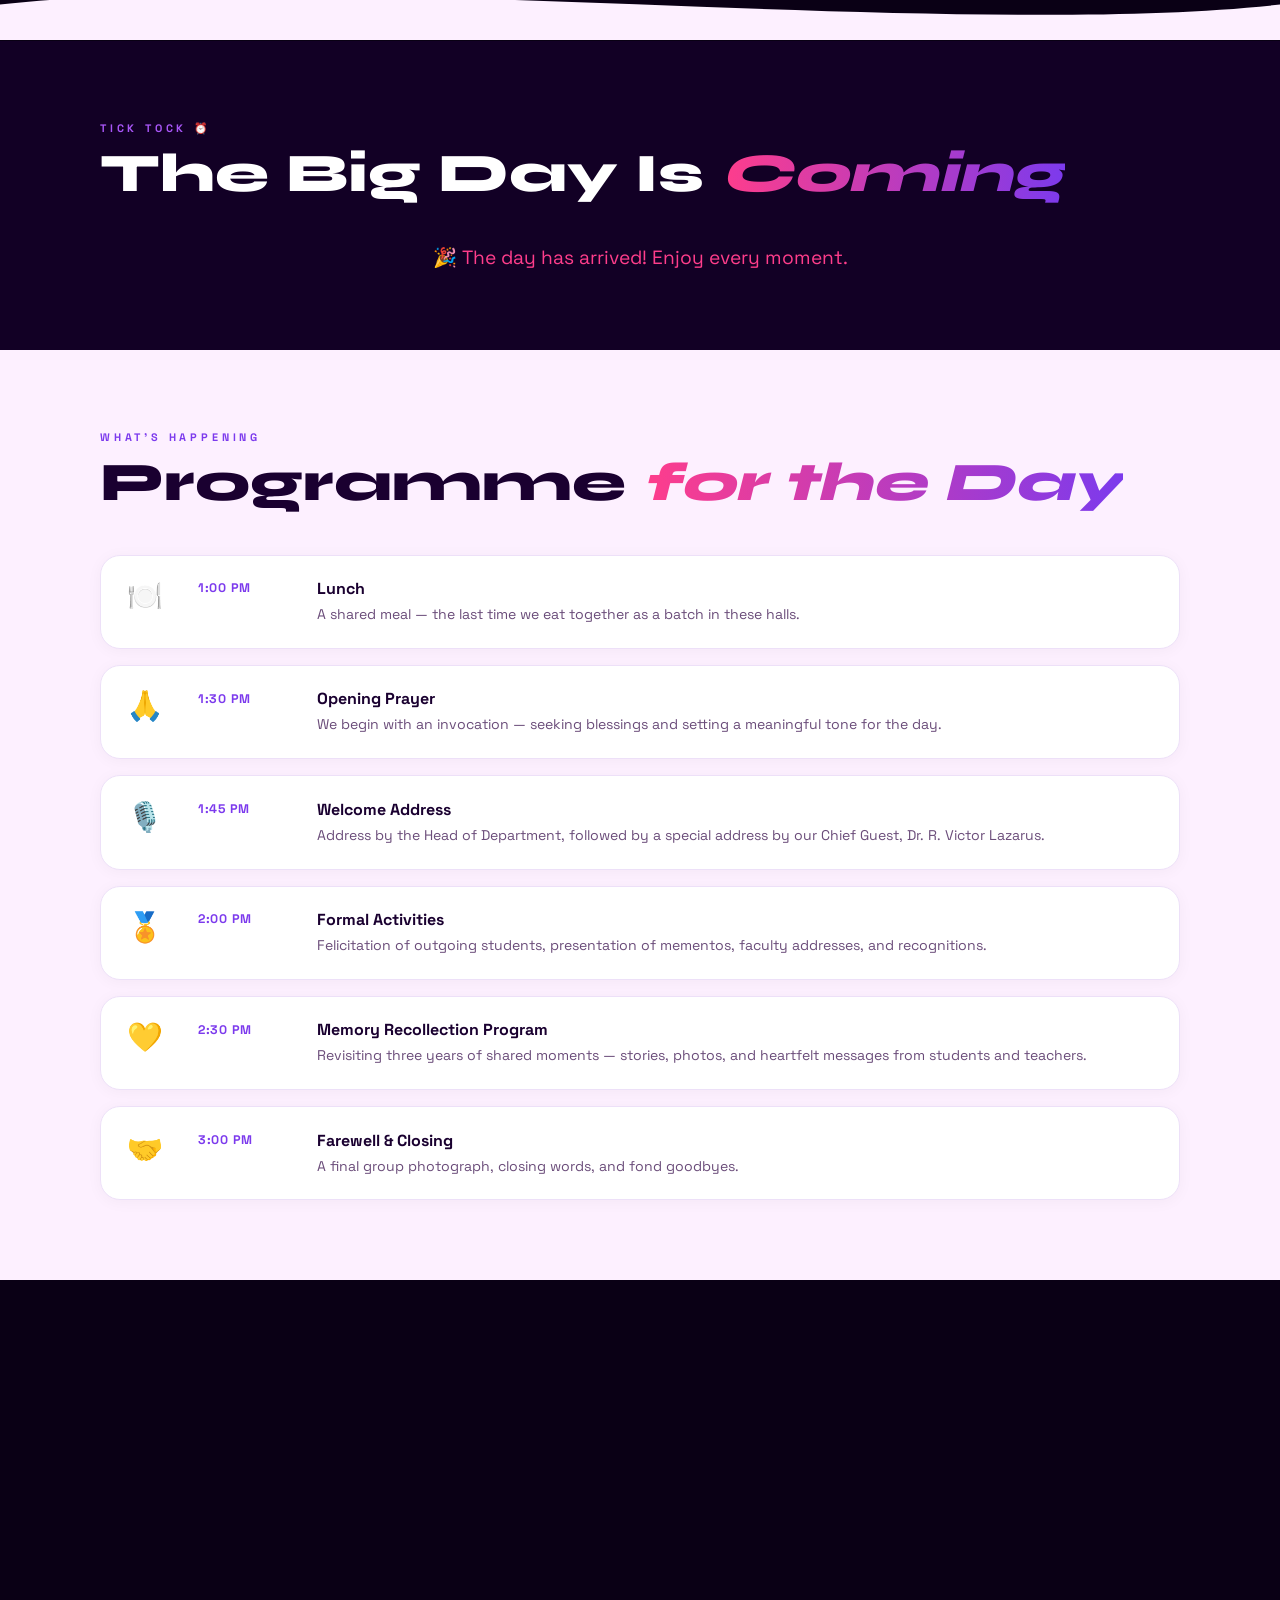
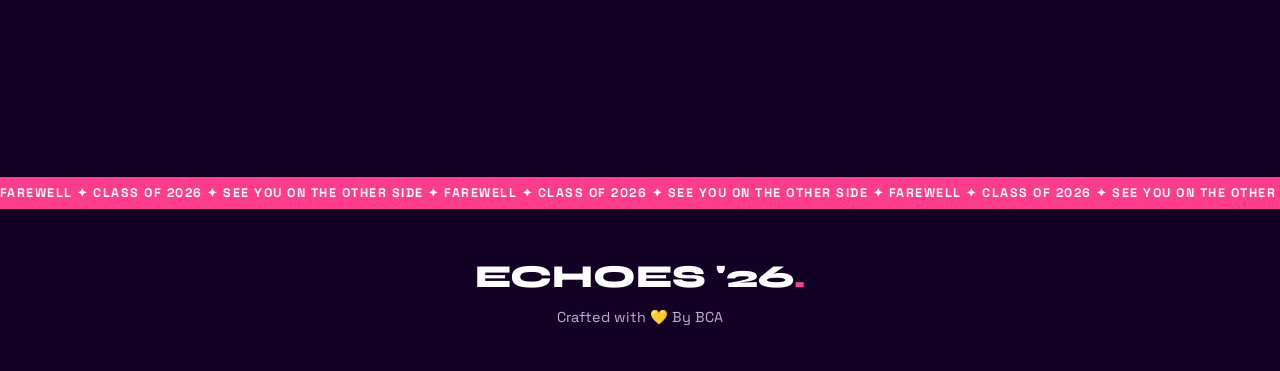
==== commit 97451a29: "Change image file extensions from .jpg to .jpeg" ====
--- a/index.html
+++ b/index.html
@@ -315,25 +315,25 @@
         <!-- SMALLER PHOTOS -->
         <div class="g-item">
           <div class="g-inner">
-            <img src="photos/photo2.jpg" alt="Moment 2" onerror="this.parentElement.classList.add('g-placeholder')" />
-            <div class="g-overlay"><span>📷 Moment</span></div>
-          </div>
-        </div>
-        <div class="g-item">
-          <div class="g-inner">
-            <img src="photos/photo3.jpg" alt="Moment 3" onerror="this.parentElement.classList.add('g-placeholder')" />
-            <div class="g-overlay"><span>📷 Moment</span></div>
-          </div>
-        </div>
-        <div class="g-item">
-          <div class="g-inner">
-            <img src="photos/photo4.jpg" alt="Moment 4" onerror="this.parentElement.classList.add('g-placeholder')" />
-            <div class="g-overlay"><span>📷 Moment</span></div>
-          </div>
-        </div>
-        <div class="g-item">
-          <div class="g-inner">
-            <img src="photos/photo5.jpg" alt="Moment 5" onerror="this.parentElement.classList.add('g-placeholder')" />
+            <img src="photos/photo2.jpeg" alt="Moment 2" onerror="this.parentElement.classList.add('g-placeholder')" />
+            <div class="g-overlay"><span>📷 Moment</span></div>
+          </div>
+        </div>
+        <div class="g-item">
+          <div class="g-inner">
+            <img src="photos/photo3.jpeg" alt="Moment 3" onerror="this.parentElement.classList.add('g-placeholder')" />
+            <div class="g-overlay"><span>📷 Moment</span></div>
+          </div>
+        </div>
+        <div class="g-item">
+          <div class="g-inner">
+            <img src="photos/photo4.jpeg" alt="Moment 4" onerror="this.parentElement.classList.add('g-placeholder')" />
+            <div class="g-overlay"><span>📷 Moment</span></div>
+          </div>
+        </div>
+        <div class="g-item">
+          <div class="g-inner">
+            <img src="photos/photo5.jpeg" alt="Moment 5" onerror="this.parentElement.classList.add('g-placeholder')" />
             <div class="g-overlay"><span>📷 Moment</span></div>
           </div>
         </div>
@@ -397,4 +397,4 @@
   <script src="script.js"></script>
 </body>
 
-</html>+</html>
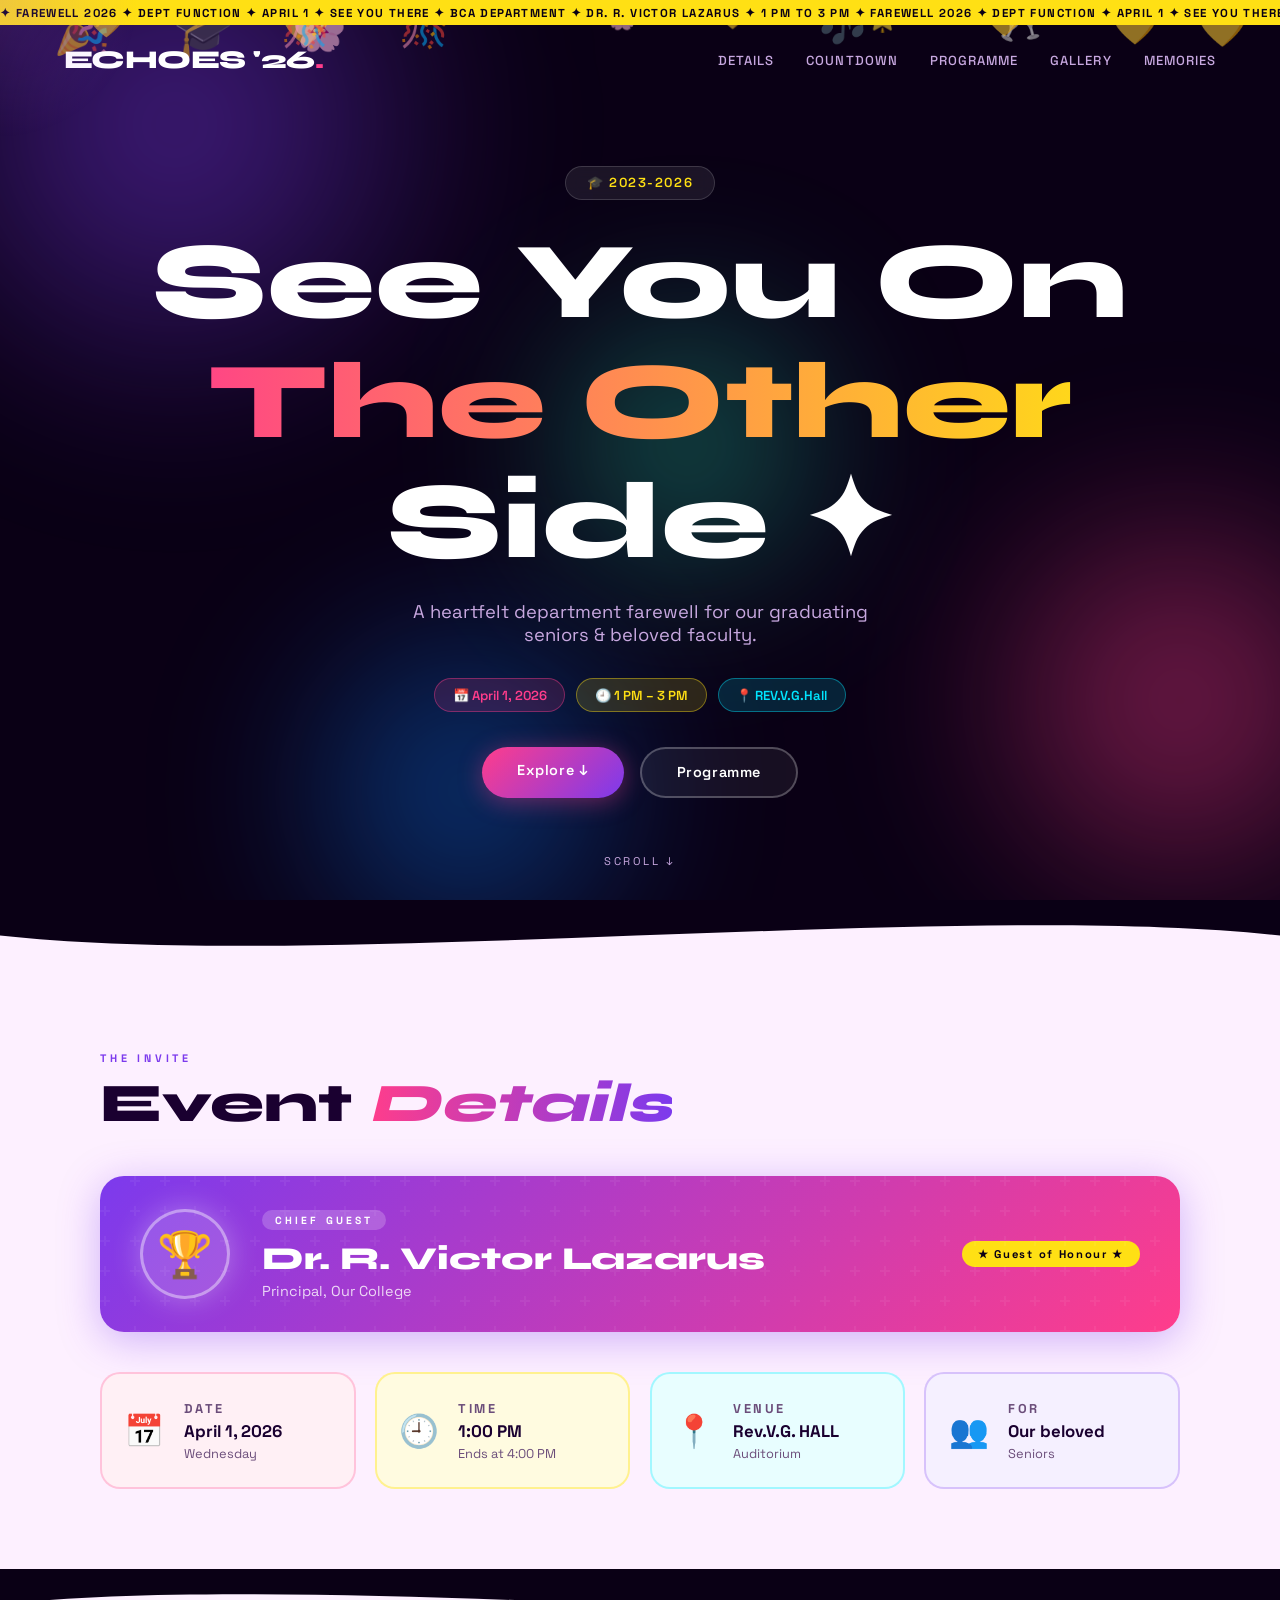
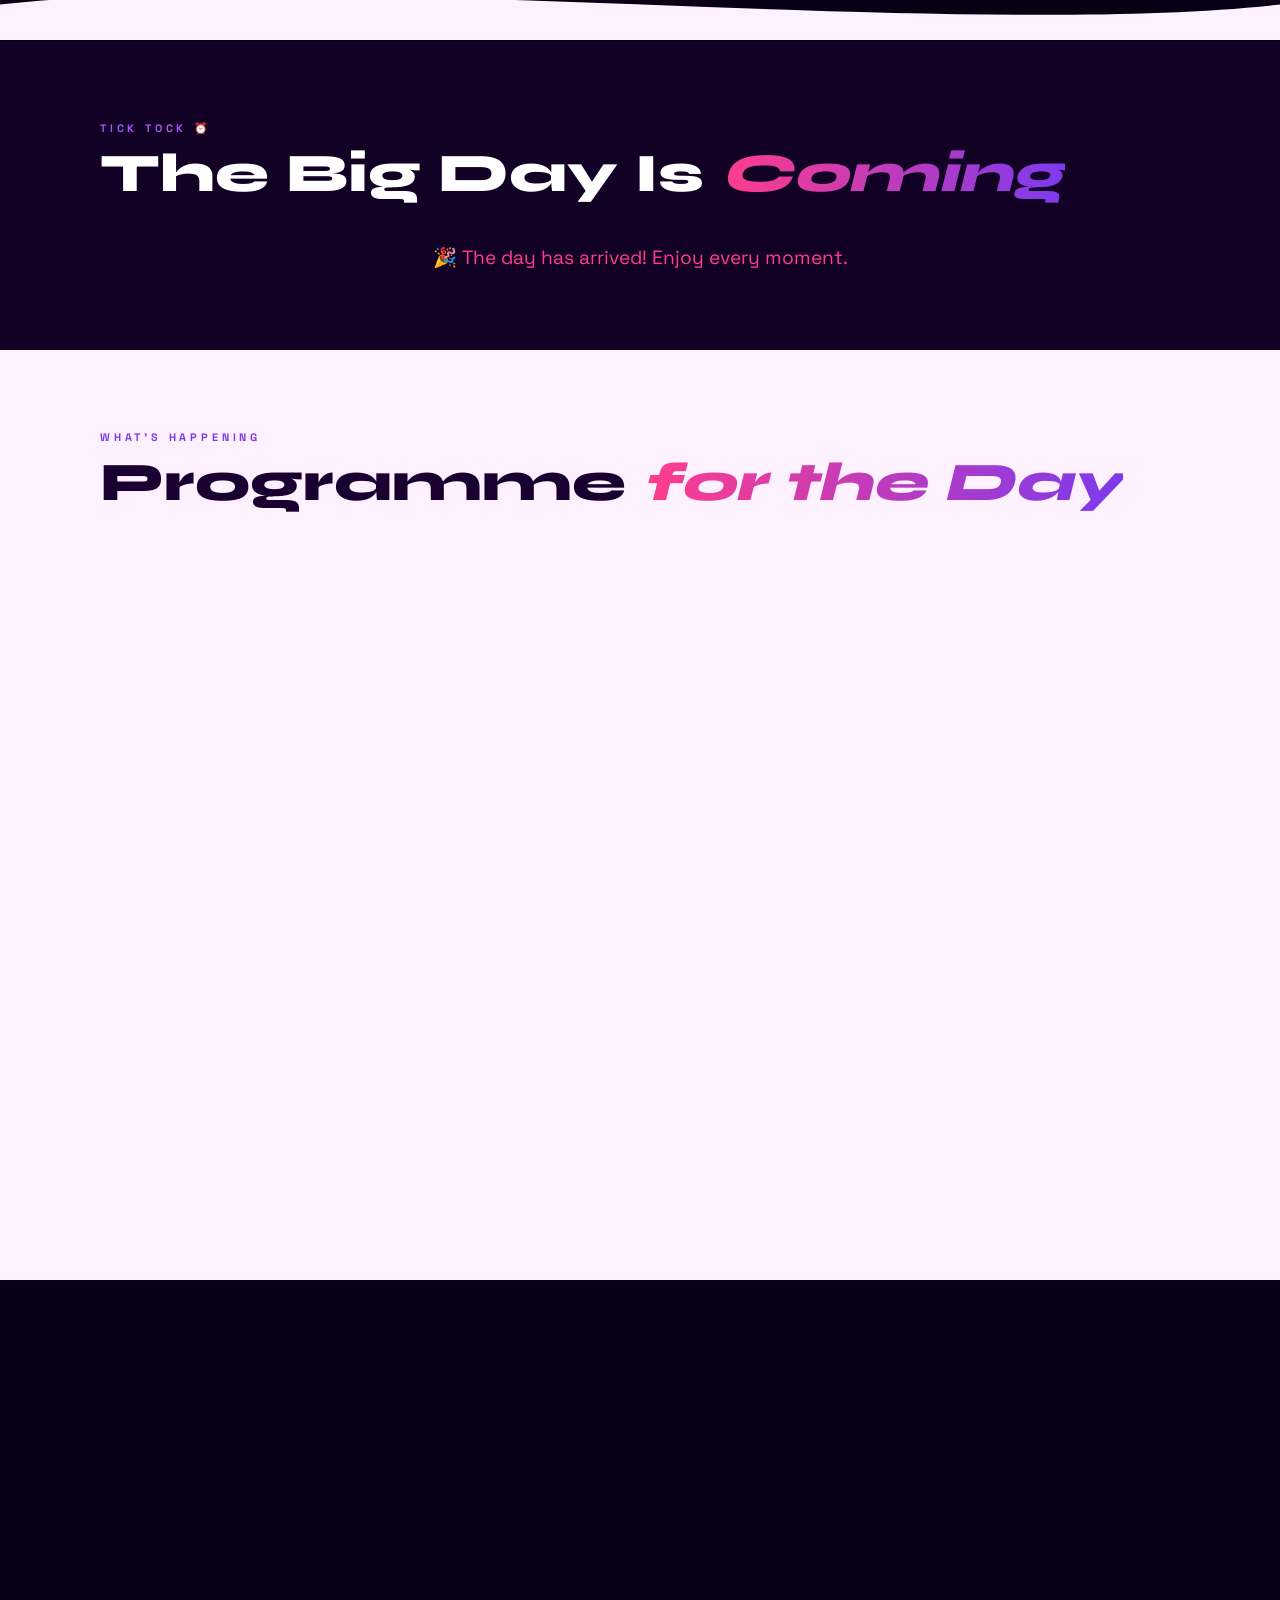
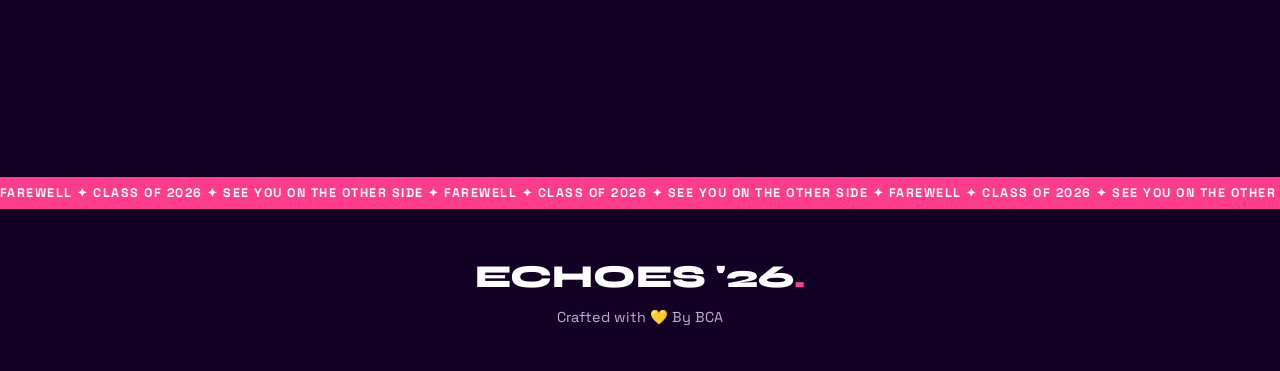
==== commit 2dc397b7: "Update index.html" ====
--- a/index.html
+++ b/index.html
@@ -315,25 +315,25 @@
         <!-- SMALLER PHOTOS -->
         <div class="g-item">
           <div class="g-inner">
-            <img src="photos/photo2.jpeg" alt="Moment 2" onerror="this.parentElement.classList.add('g-placeholder')" />
-            <div class="g-overlay"><span>📷 Moment</span></div>
-          </div>
-        </div>
-        <div class="g-item">
-          <div class="g-inner">
-            <img src="photos/photo3.jpeg" alt="Moment 3" onerror="this.parentElement.classList.add('g-placeholder')" />
-            <div class="g-overlay"><span>📷 Moment</span></div>
-          </div>
-        </div>
-        <div class="g-item">
-          <div class="g-inner">
-            <img src="photos/photo4.jpeg" alt="Moment 4" onerror="this.parentElement.classList.add('g-placeholder')" />
-            <div class="g-overlay"><span>📷 Moment</span></div>
-          </div>
-        </div>
-        <div class="g-item">
-          <div class="g-inner">
-            <img src="photos/photo5.jpeg" alt="Moment 5" onerror="this.parentElement.classList.add('g-placeholder')" />
+            <img src="photos/photo2.jpg" alt="Moment 2" onerror="this.parentElement.classList.add('g-placeholder')" />
+            <div class="g-overlay"><span>📷 Moment</span></div>
+          </div>
+        </div>
+        <div class="g-item">
+          <div class="g-inner">
+            <img src="photos/photo3.jpg" alt="Moment 3" onerror="this.parentElement.classList.add('g-placeholder')" />
+            <div class="g-overlay"><span>📷 Moment</span></div>
+          </div>
+        </div>
+        <div class="g-item">
+          <div class="g-inner">
+            <img src="photos/photo4.jpg" alt="Moment 4" onerror="this.parentElement.classList.add('g-placeholder')" />
+            <div class="g-overlay"><span>📷 Moment</span></div>
+          </div>
+        </div>
+        <div class="g-item">
+          <div class="g-inner">
+            <img src="photos/photo5.jpg" alt="Moment 5" onerror="this.parentElement.classList.add('g-placeholder')" />
             <div class="g-overlay"><span>📷 Moment</span></div>
           </div>
         </div>
@@ -352,6 +352,13 @@
         <div class="g-item">
           <div class="g-inner">
             <img src="photos/photo8.jpg" alt="Moment 8" onerror="this.parentElement.classList.add('g-placeholder')" />
+            <div class="g-overlay"><span>📷 Moment</span></div>
+          </div>
+        </div>
+
+           <div class="g-item">
+          <div class="g-inner">
+            <img src="photos/photo9.jpg" alt="Moment 8" onerror="this.parentElement.classList.add('g-placeholder')" />
             <div class="g-overlay"><span>📷 Moment</span></div>
           </div>
         </div>
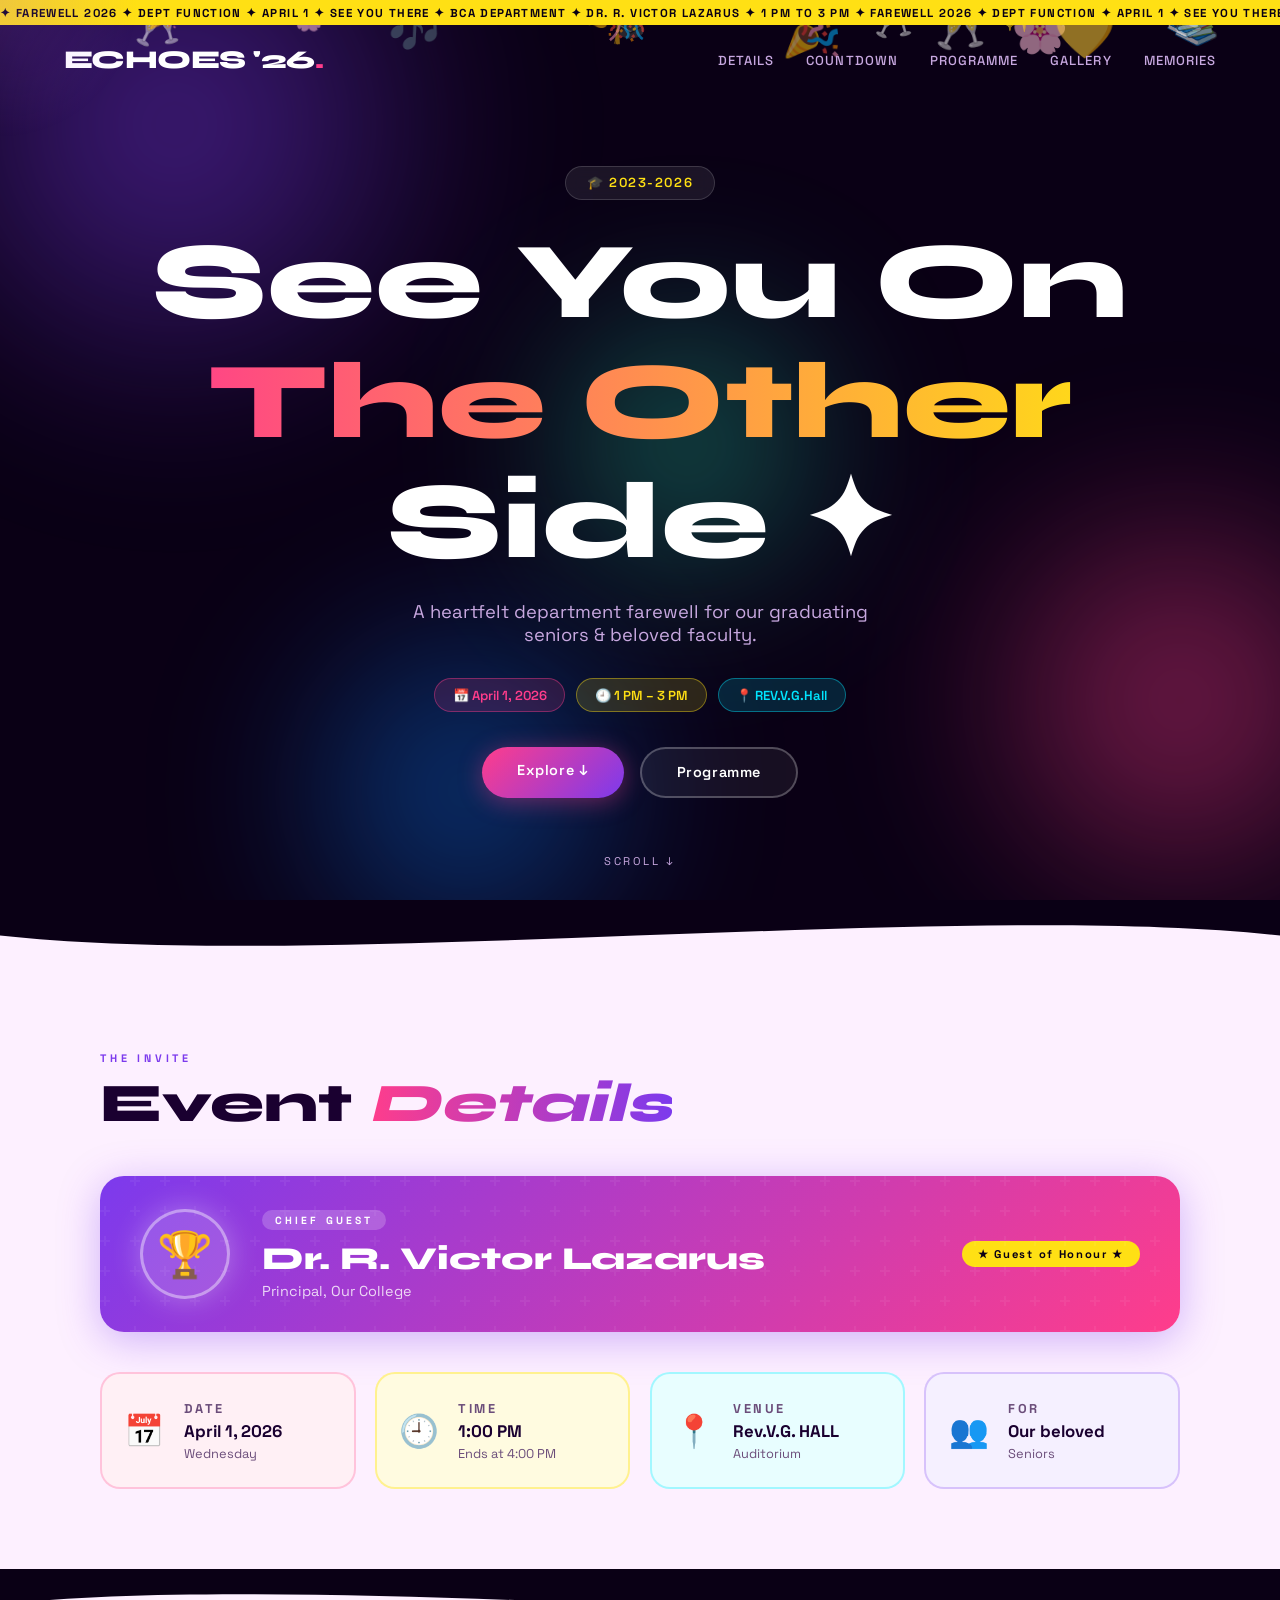
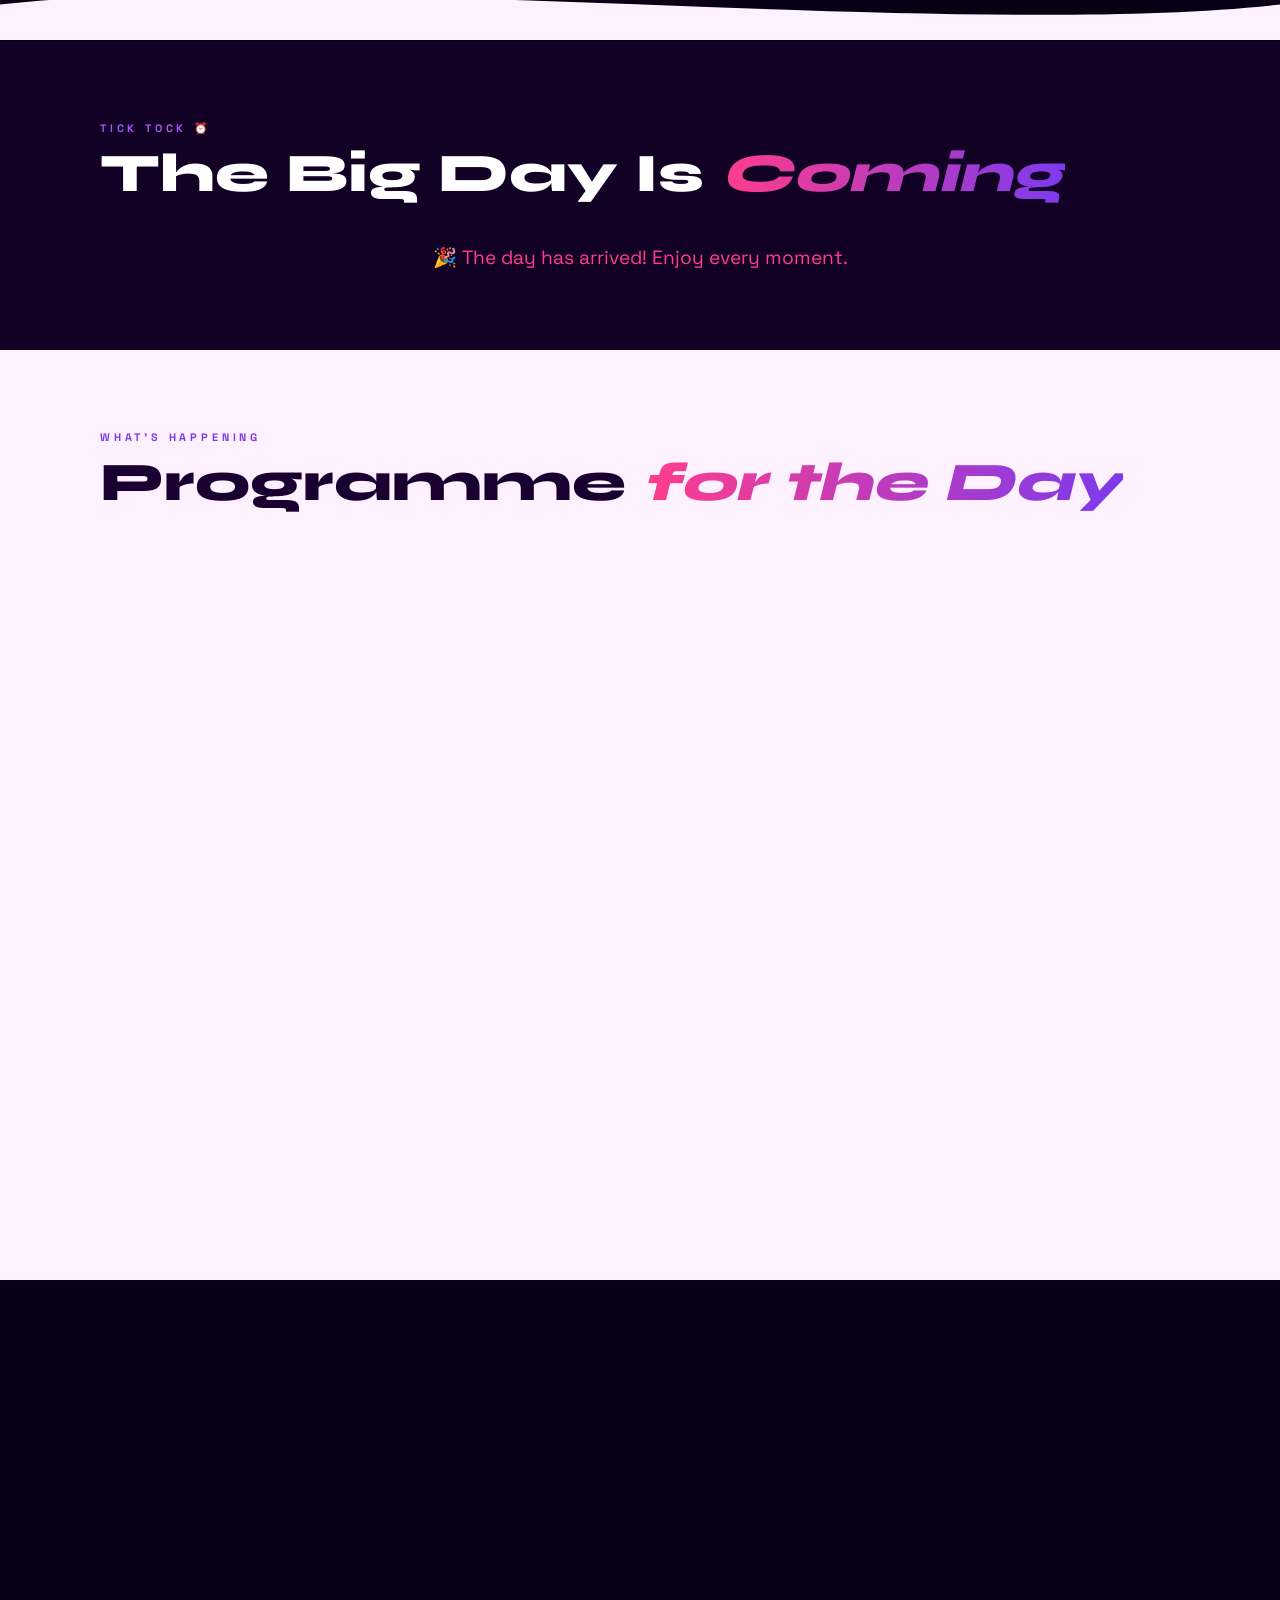
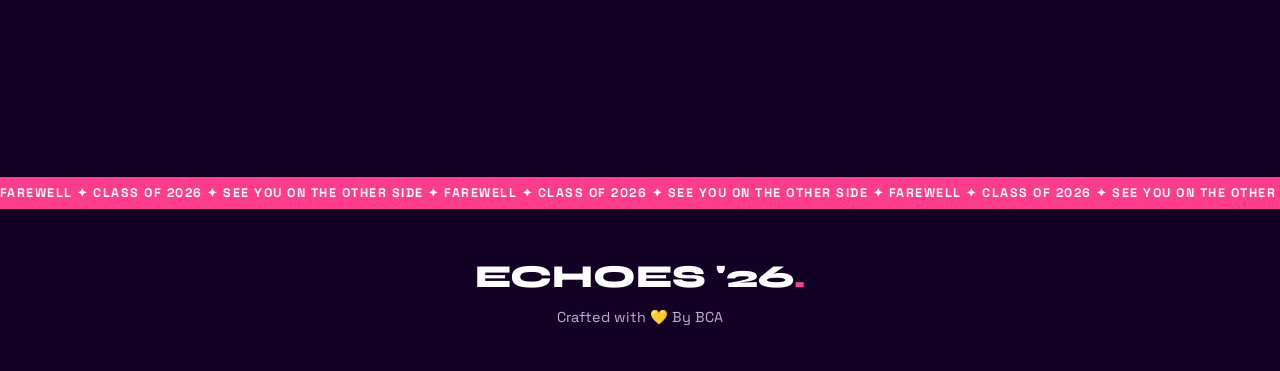
==== commit 4f6acda8: "Update index.html" ====
--- a/index.html
+++ b/index.html
@@ -315,50 +315,50 @@
         <!-- SMALLER PHOTOS -->
         <div class="g-item">
           <div class="g-inner">
-            <img src="photos/photo2.jpg" alt="Moment 2" onerror="this.parentElement.classList.add('g-placeholder')" />
-            <div class="g-overlay"><span>📷 Moment</span></div>
-          </div>
-        </div>
-        <div class="g-item">
-          <div class="g-inner">
-            <img src="photos/photo3.jpg" alt="Moment 3" onerror="this.parentElement.classList.add('g-placeholder')" />
-            <div class="g-overlay"><span>📷 Moment</span></div>
-          </div>
-        </div>
-        <div class="g-item">
-          <div class="g-inner">
-            <img src="photos/photo4.jpg" alt="Moment 4" onerror="this.parentElement.classList.add('g-placeholder')" />
-            <div class="g-overlay"><span>📷 Moment</span></div>
-          </div>
-        </div>
-        <div class="g-item">
-          <div class="g-inner">
-            <img src="photos/photo5.jpg" alt="Moment 5" onerror="this.parentElement.classList.add('g-placeholder')" />
-            <div class="g-overlay"><span>📷 Moment</span></div>
-          </div>
-        </div>
-        <div class="g-item">
-          <div class="g-inner">
-            <img src="photos/photo6.jpg" alt="Moment 6" onerror="this.parentElement.classList.add('g-placeholder')" />
-            <div class="g-overlay"><span>📷 Moment</span></div>
-          </div>
-        </div>
-        <div class="g-item">
-          <div class="g-inner">
-            <img src="photos/photo7.jpg" alt="Moment 7" onerror="this.parentElement.classList.add('g-placeholder')" />
-            <div class="g-overlay"><span>📷 Moment</span></div>
-          </div>
-        </div>
-        <div class="g-item">
-          <div class="g-inner">
-            <img src="photos/photo8.jpg" alt="Moment 8" onerror="this.parentElement.classList.add('g-placeholder')" />
+            <img src="photos/photo2.jpeg" alt="Moment 2" onerror="this.parentElement.classList.add('g-placeholder')" />
+            <div class="g-overlay"><span>📷 Moment</span></div>
+          </div>
+        </div>
+        <div class="g-item">
+          <div class="g-inner">
+            <img src="photos/photo3.jpeg" alt="Moment 3" onerror="this.parentElement.classList.add('g-placeholder')" />
+            <div class="g-overlay"><span>📷 Moment</span></div>
+          </div>
+        </div>
+        <div class="g-item">
+          <div class="g-inner">
+            <img src="photos/photo4.jpeg" alt="Moment 4" onerror="this.parentElement.classList.add('g-placeholder')" />
+            <div class="g-overlay"><span>📷 Moment</span></div>
+          </div>
+        </div>
+        <div class="g-item">
+          <div class="g-inner">
+            <img src="photos/photo5.jpeg" alt="Moment 5" onerror="this.parentElement.classList.add('g-placeholder')" />
+            <div class="g-overlay"><span>📷 Moment</span></div>
+          </div>
+        </div>
+        <div class="g-item">
+          <div class="g-inner">
+            <img src="photos/photo6.jpeg" alt="Moment 6" onerror="this.parentElement.classList.add('g-placeholder')" />
+            <div class="g-overlay"><span>📷 Moment</span></div>
+          </div>
+        </div>
+        <div class="g-item">
+          <div class="g-inner">
+            <img src="photos/photo7.jpeg" alt="Moment 7" onerror="this.parentElement.classList.add('g-placeholder')" />
+            <div class="g-overlay"><span>📷 Moment</span></div>
+          </div>
+        </div>
+        <div class="g-item">
+          <div class="g-inner">
+            <img src="photos/photo8.jpeg" alt="Moment 8" onerror="this.parentElement.classList.add('g-placeholder')" />
             <div class="g-overlay"><span>📷 Moment</span></div>
           </div>
         </div>
 
            <div class="g-item">
           <div class="g-inner">
-            <img src="photos/photo9.jpg" alt="Moment 8" onerror="this.parentElement.classList.add('g-placeholder')" />
+            <img src="photos/photo10.jpeg" alt="Moment 8" onerror="this.parentElement.classList.add('g-placeholder')" />
             <div class="g-overlay"><span>📷 Moment</span></div>
           </div>
         </div>
